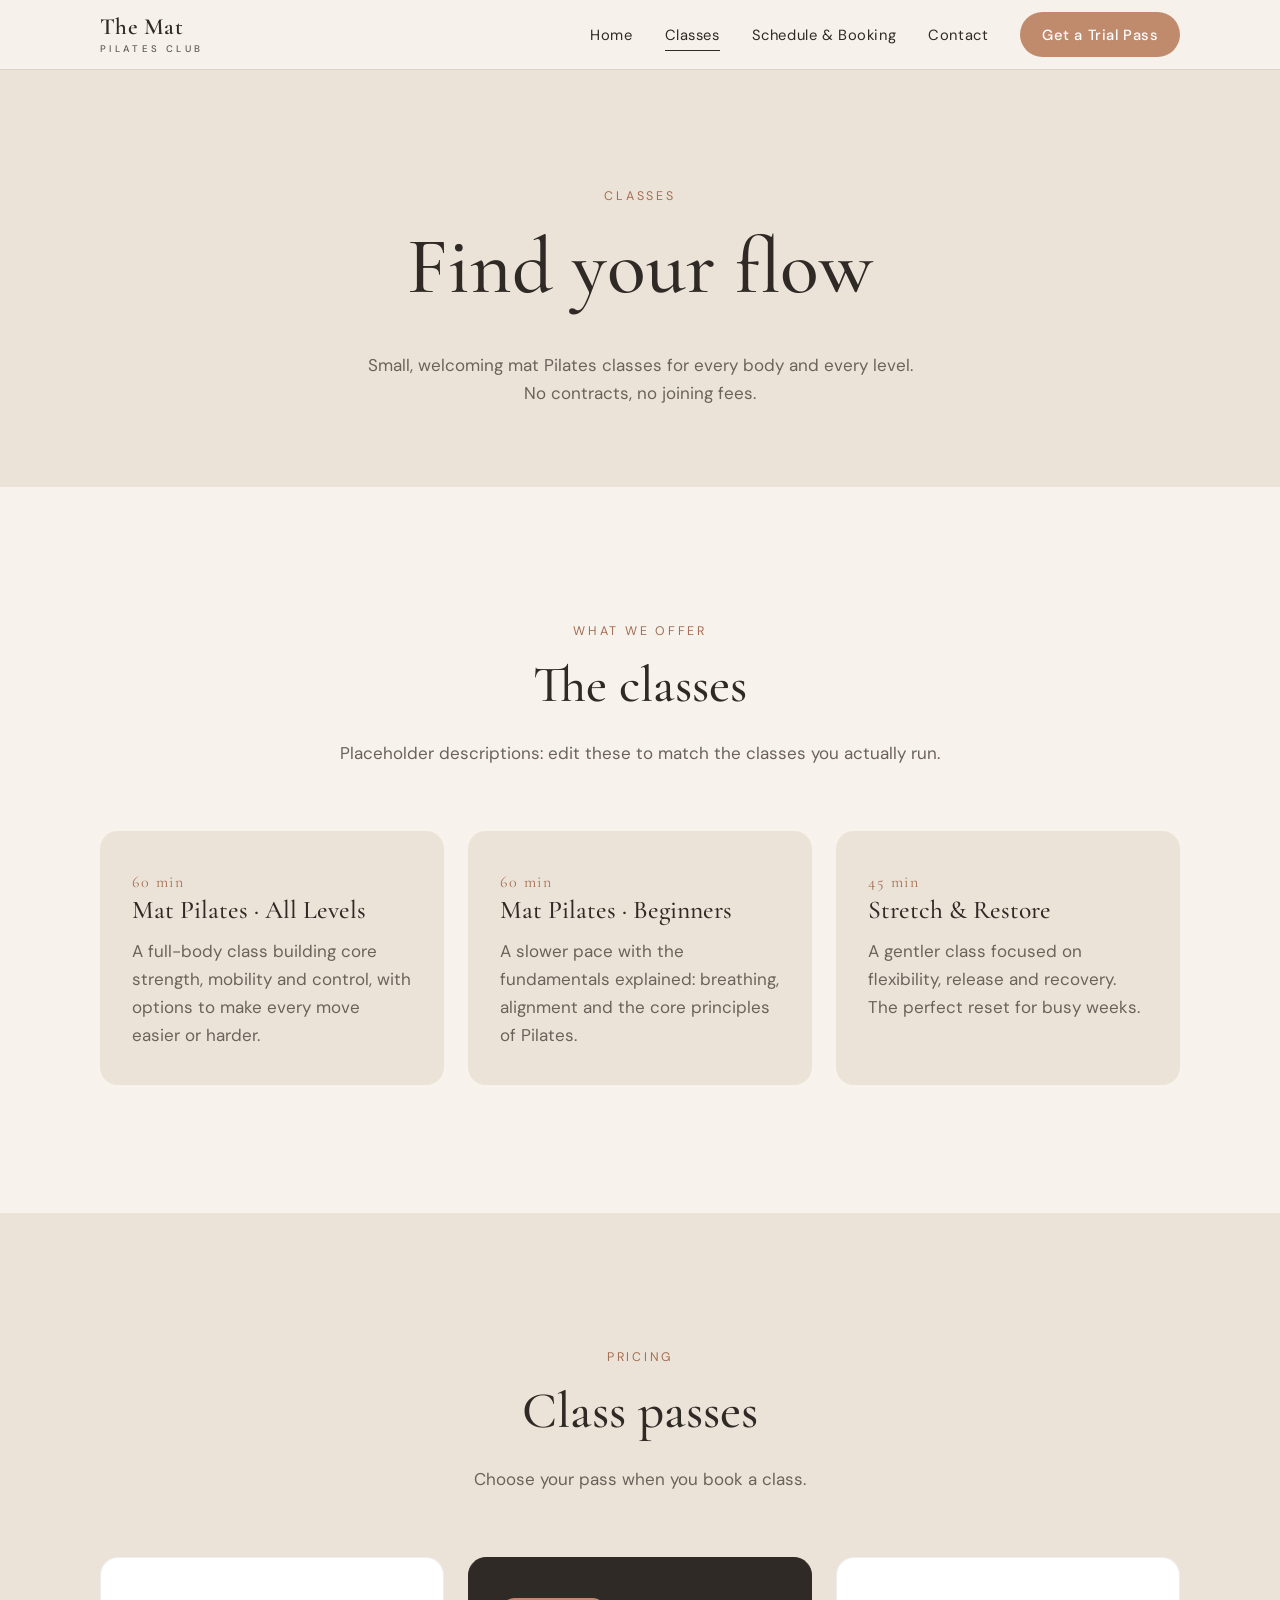
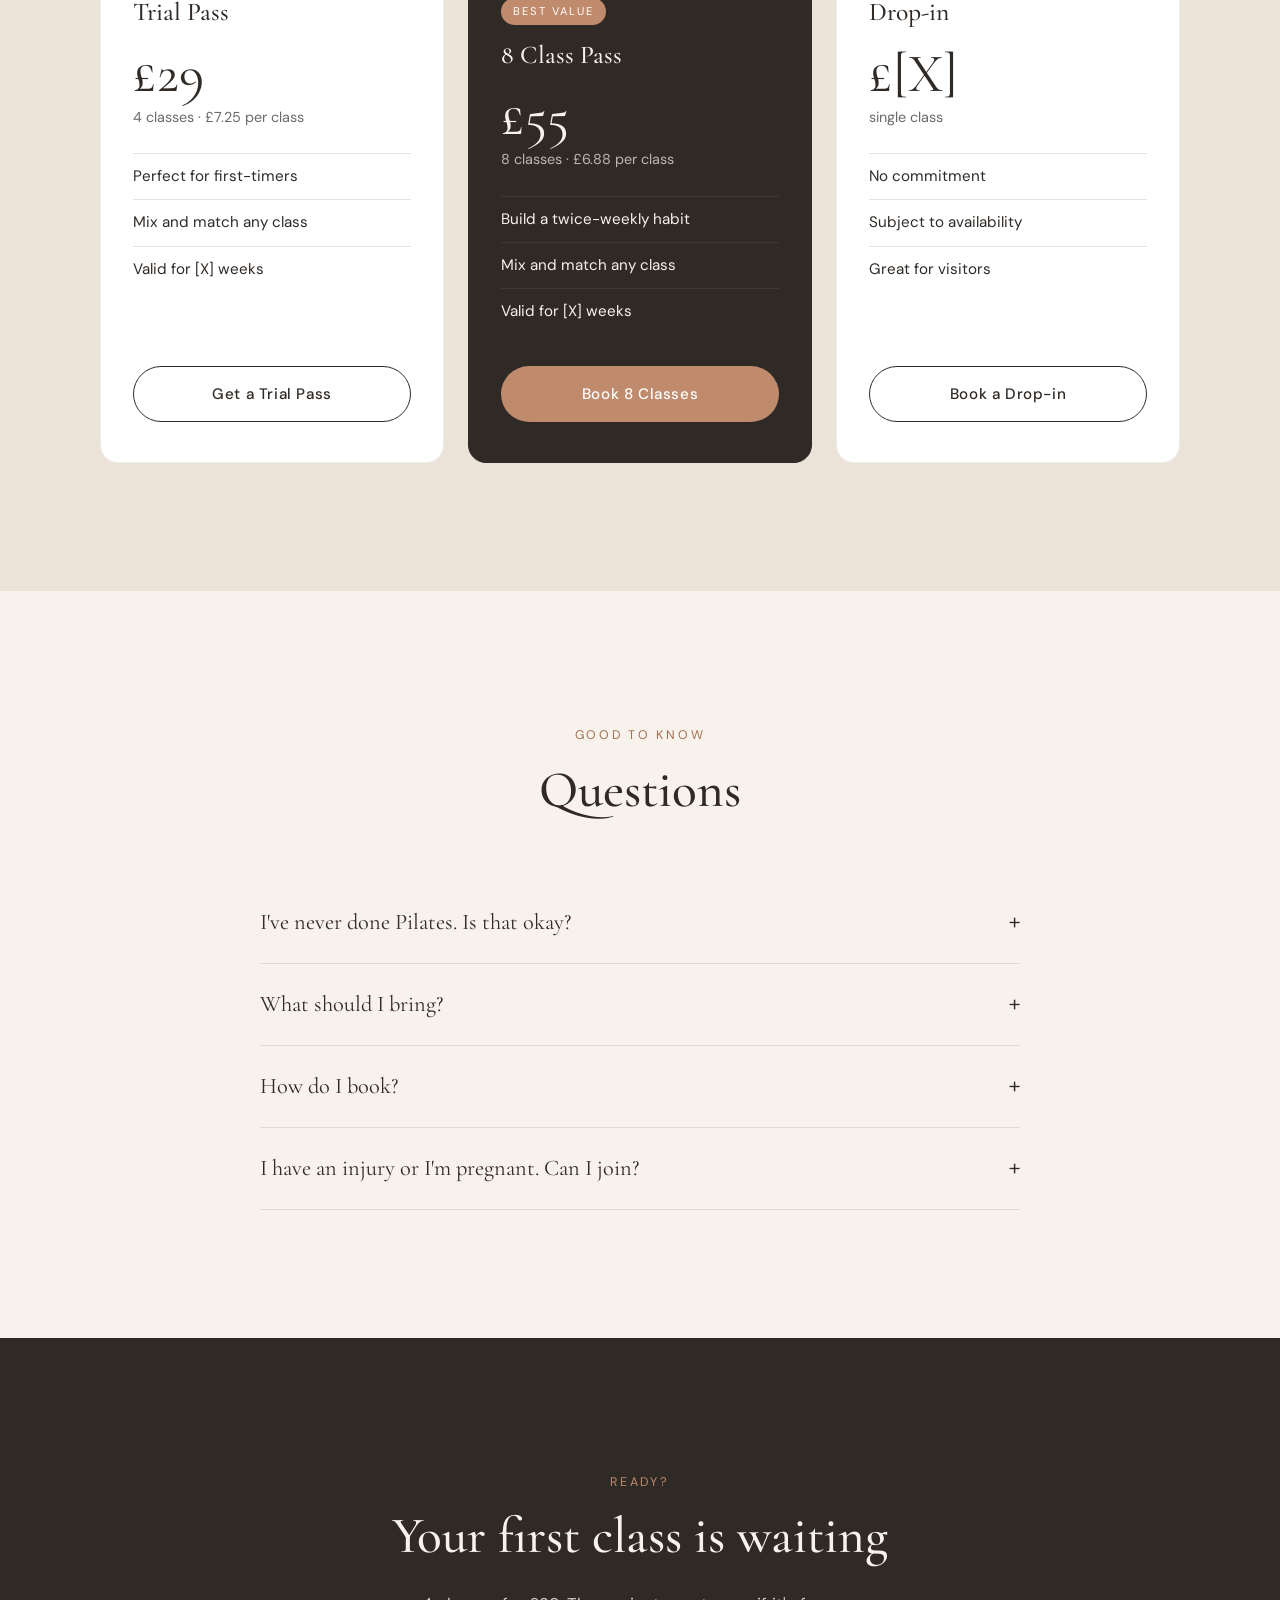
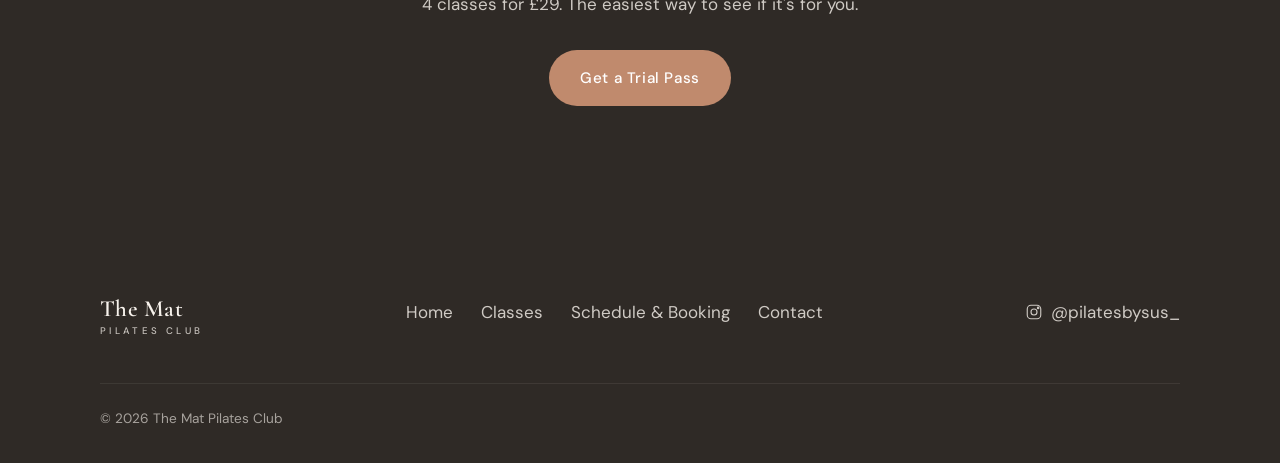
==== classes.html @ 9d220f65 "First version of The Mat Pilates Club website" ====
<!doctype html>
<html lang="en">
<head>
  <meta charset="utf-8">
  <meta name="viewport" content="width=device-width, initial-scale=1">
  <title>Classes | The Mat Pilates Club</title>
  <meta name="description" content="Mat Pilates classes for every level. 4 classes for £29 or 8 classes for £55.">
  <link rel="preconnect" href="https://fonts.googleapis.com">
  <link rel="preconnect" href="https://fonts.gstatic.com" crossorigin>
  <link href="https://fonts.googleapis.com/css2?family=Cormorant+Garamond:ital,wght@0,400;0,500;0,600;1,400&family=DM+Sans:wght@400;500&display=swap" rel="stylesheet">
  <link rel="stylesheet" href="css/styles.css">
</head>
<body>

  <header class="site-header site-header--solid">
    <div class="container">
      <a href="index.html" class="logo">The Mat<span>Pilates Club</span></a>
      <button class="nav-toggle" aria-label="Open menu" aria-expanded="false">
        <span></span><span></span><span></span>
      </button>
      <nav class="nav">
        <a href="index.html">Home</a>
        <a href="classes.html" aria-current="page">Classes</a>
        <a href="schedule.html">Schedule &amp; Booking</a>
        <a href="contact.html">Contact</a>
        <a href="schedule.html?pass=trial-4" class="btn btn--primary">Get a Trial Pass</a>
      </nav>
    </div>
  </header>

  <main>

    <section class="page-hero">
      <div class="container">
        <span class="eyebrow">Classes</span>
        <h1>Find your flow</h1>
        <p>Small, welcoming mat Pilates classes for every body and every level. No contracts, no joining fees.</p>
      </div>
    </section>

    <!-- Class types --------------------------------------------------- -->
    <section class="section">
      <div class="container">
        <div class="section-head reveal">
          <span class="eyebrow">What we offer</span>
          <h2>The classes</h2>
          <p>Placeholder descriptions: edit these to match the classes you actually run.</p>
        </div>
        <div class="cards">
          <article class="card reveal">
            <span class="card__num">60 min</span>
            <h3>Mat Pilates · All Levels</h3>
            <p>A full-body class building core strength, mobility and control, with options to make every move easier or harder.</p>
          </article>
          <article class="card reveal">
            <span class="card__num">60 min</span>
            <h3>Mat Pilates · Beginners</h3>
            <p>A slower pace with the fundamentals explained: breathing, alignment and the core principles of Pilates.</p>
          </article>
          <article class="card reveal">
            <span class="card__num">45 min</span>
            <h3>Stretch &amp; Restore</h3>
            <p>A gentler class focused on flexibility, release and recovery. The perfect reset for busy weeks.</p>
          </article>
        </div>
      </div>
    </section>

    <!-- Pricing ------------------------------------------------------- -->
    <section class="section section--sand">
      <div class="container">
        <div class="section-head reveal">
          <span class="eyebrow">Pricing</span>
          <h2>Class passes</h2>
          <p>Choose your pass when you book a class.</p>
        </div>
        <div class="pricing">
          <article class="price-card reveal">
            <h3>Trial Pass</h3>
            <div class="price-card__price">£29</div>
            <div class="price-card__per">4 classes · £7.25 per class</div>
            <ul>
              <li>Perfect for first-timers</li>
              <li>Mix and match any class</li>
              <li>Valid for [X] weeks</li>
            </ul>
            <a href="schedule.html?pass=trial-4" class="btn btn--outline">Get a Trial Pass</a>
          </article>

          <article class="price-card price-card--featured reveal">
            <span class="price-card__badge">Best value</span>
            <h3>8 Class Pass</h3>
            <div class="price-card__price">£55</div>
            <div class="price-card__per">8 classes · £6.88 per class</div>
            <ul>
              <li>Build a twice-weekly habit</li>
              <li>Mix and match any class</li>
              <li>Valid for [X] weeks</li>
            </ul>
            <a href="schedule.html?pass=pack-8" class="btn btn--primary">Book 8 Classes</a>
          </article>

          <article class="price-card reveal">
            <h3>Drop-in</h3>
            <div class="price-card__price">£[X]</div>
            <div class="price-card__per">single class</div>
            <ul>
              <li>No commitment</li>
              <li>Subject to availability</li>
              <li>Great for visitors</li>
            </ul>
            <a href="schedule.html?pass=drop-in" class="btn btn--outline">Book a Drop-in</a>
          </article>
        </div>
      </div>
    </section>

    <!-- FAQ ----------------------------------------------------------- -->
    <section class="section">
      <div class="container">
        <div class="section-head reveal">
          <span class="eyebrow">Good to know</span>
          <h2>Questions</h2>
        </div>
        <div class="faq reveal">
          <details>
            <summary>I've never done Pilates. Is that okay?</summary>
            <p>Absolutely. Every class includes options for beginners, and the trial pass is designed for exactly this.</p>
          </details>
          <details>
            <summary>What should I bring?</summary>
            <p>Comfortable clothes you can move in, a water bottle, and a mat if you have one. Spare mats are available.</p>
          </details>
          <details>
            <summary>How do I book?</summary>
            <p>Head to the Schedule &amp; Booking page, pick a class and choose your pass. It takes less than a minute.</p>
          </details>
          <details>
            <summary>I have an injury or I'm pregnant. Can I join?</summary>
            <p>Please get in touch before your first class so exercises can be adapted for you safely.</p>
          </details>
        </div>
      </div>
    </section>

    <section class="section section--ink">
      <div class="container center reveal">
        <span class="eyebrow">Ready?</span>
        <h2>Your first class is waiting</h2>
        <p style="opacity:.8; margin-bottom: 2rem;">4 classes for £29. The easiest way to see if it's for you.</p>
        <a href="schedule.html?pass=trial-4" class="btn btn--primary">Get a Trial Pass</a>
      </div>
    </section>

  </main>

  <footer class="site-footer">
    <div class="container">
      <div class="footer-grid">
        <a href="index.html" class="logo">The Mat<span>Pilates Club</span></a>
        <nav class="footer-links">
          <a href="index.html">Home</a>
          <a href="classes.html">Classes</a>
          <a href="schedule.html">Schedule &amp; Booking</a>
          <a href="contact.html">Contact</a>
        </nav>
        <a href="https://www.instagram.com/pilatesbysus_/" target="_blank" rel="noopener" class="footer-insta">
          <svg viewBox="0 0 24 24" fill="none" stroke="currentColor" stroke-width="1.5"><rect x="3" y="3" width="18" height="18" rx="5"/><circle cx="12" cy="12" r="4"/><circle cx="17.5" cy="6.5" r="1" fill="currentColor"/></svg>
          @pilatesbysus_
        </a>
      </div>
      <div class="footer-bottom">© <span data-year></span> The Mat Pilates Club</div>
    </div>
  </footer>

  <script src="js/main.js"></script>
</body>
</html>
---- css/styles.css ----
/* ==========================================================================
   The Mat Pilates Club — styles
   ========================================================================== */

:root {
  --cream: #f7f2ec;
  --sand: #ece3d8;
  --clay: #c08a6d;
  --clay-dark: #a46f53;
  --sage: #8f9e8b;
  --ink: #2f2a26;
  --ink-soft: #6b625b;
  --white: #ffffff;

  --font-display: "Cormorant Garamond", Georgia, serif;
  --font-body: "DM Sans", system-ui, -apple-system, sans-serif;

  --radius: 18px;
  --max: 1160px;
  --gutter: clamp(16px, 4vw, 40px);
}

*,
*::before,
*::after { box-sizing: border-box; }

html { scroll-behavior: smooth; }

body {
  margin: 0;
  font-family: var(--font-body);
  font-size: 17px;
  line-height: 1.65;
  color: var(--ink);
  background: var(--cream);
  -webkit-font-smoothing: antialiased;
}

img, video { max-width: 100%; display: block; }

a { color: inherit; }

h1, h2, h3 {
  font-family: var(--font-display);
  font-weight: 500;
  line-height: 1.1;
  margin: 0 0 0.5em;
}

h1 { font-size: clamp(2.6rem, 7vw, 5rem); }
h2 { font-size: clamp(2rem, 4.5vw, 3.2rem); }
h3 { font-size: 1.6rem; }

p { margin: 0 0 1.1em; }

.container {
  width: 100%;
  max-width: var(--max);
  margin: 0 auto;
  padding: 0 var(--gutter);
}

.eyebrow {
  display: inline-block;
  font-size: 0.78rem;
  letter-spacing: 0.22em;
  text-transform: uppercase;
  color: var(--clay-dark);
  margin-bottom: 1rem;
}

.section { padding: clamp(72px, 10vw, 128px) 0; }
.section--sand { background: var(--sand); }
.section--ink { background: var(--ink); color: var(--cream); }
.section--ink .eyebrow { color: var(--clay); }

/* Buttons ---------------------------------------------------------------- */

.btn {
  display: inline-block;
  padding: 0.95em 2em;
  border-radius: 999px;
  font-family: var(--font-body);
  font-size: 0.95rem;
  font-weight: 500;
  letter-spacing: 0.04em;
  text-decoration: none;
  border: 1.5px solid transparent;
  cursor: pointer;
  transition: background 0.25s, color 0.25s, border-color 0.25s, transform 0.25s;
}

.btn:hover { transform: translateY(-2px); }

.btn--primary { background: var(--clay); color: var(--white); }
.btn--primary:hover { background: var(--clay-dark); }

.btn--outline { border-color: currentColor; background: transparent; }
.btn--outline:hover { background: var(--ink); color: var(--cream); border-color: var(--ink); }

.btn--light { border-color: var(--cream); color: var(--cream); }
.btn--light:hover { background: var(--cream); color: var(--ink); }

/* Header ----------------------------------------------------------------- */

.site-header {
  position: fixed;
  inset: 0 0 auto 0;
  z-index: 50;
  padding: 20px 0;
  transition: background 0.3s, padding 0.3s, box-shadow 0.3s;
}

.site-header .container {
  display: flex;
  align-items: center;
  justify-content: space-between;
}

.site-header.is-solid,
.site-header--solid {
  background: rgba(247, 242, 236, 0.96);
  backdrop-filter: blur(8px);
  padding: 12px 0;
  box-shadow: 0 1px 0 rgba(47, 42, 38, 0.08);
}

.logo {
  font-family: var(--font-display);
  font-size: 1.45rem;
  font-weight: 600;
  text-decoration: none;
  letter-spacing: 0.02em;
  line-height: 1;
}

.logo span {
  display: block;
  font-family: var(--font-body);
  font-size: 0.6rem;
  font-weight: 500;
  letter-spacing: 0.35em;
  text-transform: uppercase;
  margin-top: 4px;
  opacity: 0.75;
}

.site-header:not(.is-solid):not(.site-header--solid) { color: var(--cream); }

.nav { display: flex; align-items: center; gap: 32px; }

.nav a {
  text-decoration: none;
  font-size: 0.92rem;
  letter-spacing: 0.04em;
  position: relative;
}

.nav a:not(.btn)::after {
  content: "";
  position: absolute;
  left: 0;
  bottom: -4px;
  width: 0;
  height: 1px;
  background: currentColor;
  transition: width 0.25s;
}

.nav a:not(.btn):hover::after,
.nav a[aria-current="page"]::after { width: 100%; }

.nav .btn { padding: 0.65em 1.4em; }

.nav-toggle {
  display: none;
  background: none;
  border: 0;
  color: inherit;
  cursor: pointer;
  padding: 8px;
}

.nav-toggle span {
  display: block;
  width: 24px;
  height: 1.5px;
  background: currentColor;
  margin: 6px 0;
  transition: transform 0.3s, opacity 0.3s;
}

@media (max-width: 820px) {
  .nav-toggle { display: block; z-index: 2; }

  .nav {
    position: fixed;
    inset: 0;
    flex-direction: column;
    justify-content: center;
    gap: 28px;
    background: var(--cream);
    color: var(--ink);
    font-size: 1.3rem;
    opacity: 0;
    pointer-events: none;
    transition: opacity 0.3s;
  }

  .nav a { font-size: 1.3rem; }

  .nav-open .nav { opacity: 1; pointer-events: auto; }
  .nav-open .nav-toggle { color: var(--ink); }
  .nav-open .nav-toggle span:nth-child(1) { transform: translateY(7.5px) rotate(45deg); }
  .nav-open .nav-toggle span:nth-child(2) { opacity: 0; }
  .nav-open .nav-toggle span:nth-child(3) { transform: translateY(-7.5px) rotate(-45deg); }
}

/* Hero ------------------------------------------------------------------- */

.hero {
  position: relative;
  min-height: 100vh;
  min-height: 100svh;
  display: flex;
  align-items: center;
  color: var(--cream);
  overflow: hidden;
  /* Fallback shown until a hero video is added */
  background:
    radial-gradient(ellipse at 20% 30%, rgba(192, 138, 109, 0.55), transparent 60%),
    radial-gradient(ellipse at 80% 70%, rgba(143, 158, 139, 0.5), transparent 60%),
    #4a3f38;
}

.hero__video {
  position: absolute;
  inset: 0;
  width: 100%;
  height: 100%;
  object-fit: cover;
}

.hero::after {
  content: "";
  position: absolute;
  inset: 0;
  background: linear-gradient(180deg, rgba(30, 25, 22, 0.35) 0%, rgba(30, 25, 22, 0.55) 100%);
}

.hero__placeholder {
  position: absolute;
  right: var(--gutter);
  bottom: 24px;
  z-index: 2;
  font-size: 0.72rem;
  letter-spacing: 0.15em;
  text-transform: uppercase;
  opacity: 0.55;
}

.hero__content {
  position: relative;
  z-index: 1;
  text-align: center;
  padding-top: 80px;
  padding-bottom: 60px;
}

.hero__title { margin-bottom: 0.2em; }

.hero__tagline {
  font-size: clamp(1rem, 2vw, 1.15rem);
  letter-spacing: 0.08em;
  opacity: 0.9;
  margin-bottom: 2.5rem;
}

.offers {
  display: flex;
  justify-content: center;
  gap: 16px;
  flex-wrap: wrap;
  margin-bottom: 2.5rem;
}

.offer {
  min-width: 170px;
  padding: 22px 28px;
  border: 1px solid rgba(247, 242, 236, 0.4);
  border-radius: var(--radius);
  background: rgba(247, 242, 236, 0.08);
  backdrop-filter: blur(6px);
}

.offer__classes {
  display: block;
  font-size: 0.8rem;
  letter-spacing: 0.18em;
  text-transform: uppercase;
  opacity: 0.85;
}

.offer__price {
  display: block;
  font-family: var(--font-display);
  font-size: 2.8rem;
  line-height: 1.1;
}

.scroll-cue {
  position: absolute;
  left: 50%;
  bottom: 28px;
  z-index: 1;
  width: 1px;
  height: 48px;
  background: linear-gradient(var(--cream), transparent);
  animation: cue 2s ease-in-out infinite;
}

@keyframes cue {
  0%, 100% { opacity: 0.3; transform: translateY(0); }
  50% { opacity: 1; transform: translateY(8px); }
}

/* Page hero (inner pages) ------------------------------------------------ */

.page-hero {
  padding: 180px 0 80px;
  text-align: center;
  background: var(--sand);
}

.page-hero p {
  max-width: 560px;
  margin: 0 auto;
  color: var(--ink-soft);
}

/* Split layout (story) --------------------------------------------------- */

.split {
  display: grid;
  grid-template-columns: 1fr 1fr;
  gap: clamp(40px, 6vw, 96px);
  align-items: center;
}

.split--reverse .split__media { order: 2; }

@media (max-width: 820px) {
  .split { grid-template-columns: 1fr; }
  .split--reverse .split__media { order: 0; }
}

.img-placeholder {
  aspect-ratio: 4 / 5;
  border-radius: var(--radius);
  background:
    linear-gradient(135deg, rgba(192, 138, 109, 0.35), rgba(143, 158, 139, 0.35)),
    var(--sand);
  display: grid;
  place-items: center;
  color: var(--ink-soft);
  font-size: 0.8rem;
  letter-spacing: 0.15em;
  text-transform: uppercase;
  text-align: center;
  padding: 20px;
}

.section--sand .img-placeholder { background: linear-gradient(135deg, rgba(192, 138, 109, 0.3), rgba(143, 158, 139, 0.3)), var(--cream); }

.placeholder-note {
  display: inline-block;
  font-size: 0.8rem;
  padding: 4px 12px;
  border-radius: 999px;
  background: rgba(192, 138, 109, 0.15);
  color: var(--clay-dark);
  margin-bottom: 1rem;
}

.signature {
  font-family: var(--font-display);
  font-style: italic;
  font-size: 1.8rem;
  color: var(--clay-dark);
}

/* Values grid (about) ---------------------------------------------------- */

.section-head {
  max-width: 640px;
  margin: 0 auto clamp(40px, 6vw, 64px);
  text-align: center;
}

.section-head p { color: var(--ink-soft); }

.cards {
  display: grid;
  grid-template-columns: repeat(3, 1fr);
  gap: 24px;
}

@media (max-width: 900px) { .cards { grid-template-columns: 1fr; } }

.card {
  background: var(--cream);
  border-radius: var(--radius);
  padding: 36px 32px;
}

.section--sand .card { background: var(--cream); }
.section:not(.section--sand) .card { background: var(--sand); }

.card__num {
  font-family: var(--font-display);
  font-size: 1rem;
  color: var(--clay-dark);
  letter-spacing: 0.1em;
}

.card p { color: var(--ink-soft); margin: 0; }

/* Instagram / CTA -------------------------------------------------------- */

.insta-grid {
  display: grid;
  grid-template-columns: repeat(4, 1fr);
  gap: 12px;
  margin: 48px 0;
}

@media (max-width: 700px) { .insta-grid { grid-template-columns: repeat(2, 1fr); } }

.insta-grid a {
  aspect-ratio: 1;
  border-radius: 12px;
  background: linear-gradient(135deg, rgba(192, 138, 109, 0.45), rgba(143, 158, 139, 0.35));
  display: grid;
  place-items: center;
  transition: opacity 0.25s;
}

.insta-grid a:hover { opacity: 0.8; }

.insta-grid svg { width: 28px; height: 28px; opacity: 0.6; }

.center { text-align: center; }

.cta-row {
  display: flex;
  gap: 16px;
  justify-content: center;
  flex-wrap: wrap;
}

/* Pricing ---------------------------------------------------------------- */

.pricing {
  display: grid;
  grid-template-columns: repeat(3, 1fr);
  gap: 24px;
  align-items: stretch;
}

@media (max-width: 900px) { .pricing { grid-template-columns: 1fr; max-width: 440px; margin: 0 auto; } }

.price-card {
  display: flex;
  flex-direction: column;
  background: var(--white);
  border-radius: var(--radius);
  padding: 40px 32px;
  border: 1px solid rgba(47, 42, 38, 0.08);
}

.price-card--featured {
  background: var(--ink);
  color: var(--cream);
  border-color: var(--ink);
}

.price-card__badge {
  align-self: flex-start;
  font-size: 0.7rem;
  letter-spacing: 0.18em;
  text-transform: uppercase;
  background: var(--clay);
  color: var(--white);
  padding: 4px 12px;
  border-radius: 999px;
  margin-bottom: 1rem;
}

.price-card__price {
  font-family: var(--font-display);
  font-size: 3.4rem;
  line-height: 1;
  margin: 8px 0 4px;
}

.price-card__per {
  font-size: 0.9rem;
  opacity: 0.7;
  margin-bottom: 1.5rem;
}

.price-card ul {
  list-style: none;
  padding: 0;
  margin: 0 0 2rem;
  flex: 1;
}

.price-card li {
  padding: 10px 0;
  border-top: 1px solid rgba(127, 117, 108, 0.2);
  font-size: 0.95rem;
}

.price-card .btn { text-align: center; }

.price-card--featured .btn--outline { color: var(--cream); }
.price-card--featured .btn--outline:hover { background: var(--cream); color: var(--ink); }

/* Schedule --------------------------------------------------------------- */

.schedule {
  width: 100%;
  border-collapse: collapse;
  background: var(--cream);
  border-radius: var(--radius);
  overflow: hidden;
}

.schedule th,
.schedule td {
  text-align: left;
  padding: 18px 24px;
  border-bottom: 1px solid rgba(47, 42, 38, 0.08);
}

.schedule th {
  font-size: 0.75rem;
  letter-spacing: 0.18em;
  text-transform: uppercase;
  color: var(--ink-soft);
  font-weight: 500;
}

.schedule tr:last-child td { border-bottom: 0; }

@media (max-width: 640px) {
  .schedule thead { display: none; }
  .schedule tr { display: block; padding: 16px 20px; border-bottom: 1px solid rgba(47, 42, 38, 0.08); }
  .schedule td { display: block; padding: 2px 0; border: 0; }
  .schedule td:first-child { font-weight: 500; }
}

/* Booking ---------------------------------------------------------------- */

.notice {
  max-width: 760px;
  margin: 0 auto 32px;
  padding: 14px 20px;
  border-radius: 12px;
  background: rgba(192, 138, 109, 0.15);
  color: var(--clay-dark);
  font-size: 0.9rem;
  text-align: center;
}

.day-tabs {
  display: flex;
  gap: 10px;
  overflow-x: auto;
  padding-bottom: 8px;
  margin-bottom: 28px;
  scrollbar-width: thin;
}

.day-tab {
  flex: 0 0 auto;
  min-width: 72px;
  padding: 12px 14px;
  border-radius: 14px;
  border: 1px solid rgba(47, 42, 38, 0.12);
  background: var(--white);
  font: inherit;
  color: var(--ink);
  cursor: pointer;
  text-align: center;
  line-height: 1.2;
  transition: background 0.2s, color 0.2s, border-color 0.2s;
}

.day-tab small {
  display: block;
  font-size: 0.7rem;
  letter-spacing: 0.15em;
  text-transform: uppercase;
  opacity: 0.7;
}

.day-tab strong {
  display: block;
  font-family: var(--font-display);
  font-size: 1.6rem;
  font-weight: 500;
}

.day-tab.is-active { background: var(--ink); color: var(--cream); border-color: var(--ink); }
.day-tab.has-none { opacity: 0.45; }

.class-list { display: grid; gap: 14px; }

.class-item {
  display: grid;
  grid-template-columns: 120px 1fr auto;
  gap: 24px;
  align-items: center;
  padding: 22px 28px;
  background: var(--white);
  border-radius: var(--radius);
  border: 1px solid rgba(47, 42, 38, 0.06);
}

.class-item__time {
  font-family: var(--font-display);
  font-size: 1.5rem;
  line-height: 1.1;
}

.class-item__time small {
  display: block;
  font-family: var(--font-body);
  font-size: 0.8rem;
  color: var(--ink-soft);
}

.class-item h3 { font-size: 1.35rem; margin: 0 0 2px; }
.class-item__meta { font-size: 0.9rem; color: var(--ink-soft); }

.spots { font-size: 0.8rem; font-weight: 500; color: var(--sage); }
.spots--low { color: var(--clay-dark); }
.spots--full { color: var(--ink-soft); }

.class-item .btn { padding: 0.7em 1.6em; }
.btn[disabled] { opacity: 0.4; cursor: not-allowed; transform: none; }

@media (max-width: 640px) {
  .class-item { grid-template-columns: 1fr; gap: 10px; padding: 20px; }
  .class-item .btn { justify-self: start; }
}

.empty-state {
  padding: 48px 24px;
  text-align: center;
  color: var(--ink-soft);
  background: var(--white);
  border-radius: var(--radius);
}

.modal {
  position: fixed;
  inset: 0;
  z-index: 100;
  display: grid;
  place-items: center;
  padding: 16px;
  background: rgba(30, 25, 22, 0.55);
  opacity: 0;
  pointer-events: none;
  transition: opacity 0.25s;
}

.modal.is-open { opacity: 1; pointer-events: auto; }

.modal__panel {
  position: relative;
  width: 100%;
  max-width: 520px;
  max-height: calc(100vh - 32px);
  overflow-y: auto;
  background: var(--cream);
  border-radius: var(--radius);
  padding: clamp(28px, 5vw, 44px);
  transform: translateY(16px);
  transition: transform 0.25s;
}

.modal.is-open .modal__panel { transform: none; }

.modal__close {
  position: absolute;
  top: 14px;
  right: 16px;
  background: none;
  border: 0;
  font-size: 1.8rem;
  line-height: 1;
  color: var(--ink-soft);
  cursor: pointer;
}

.modal__summary {
  padding: 14px 18px;
  margin-bottom: 24px;
  border-radius: 12px;
  background: var(--sand);
  font-size: 0.95rem;
}

.form__error {
  display: none;
  padding: 12px 16px;
  border-radius: 12px;
  background: rgba(164, 111, 83, 0.15);
  color: var(--clay-dark);
  font-size: 0.9rem;
}

.form__error.is-shown { display: block; }

.booking-done { display: none; text-align: center; }
.modal.is-done .booking-form { display: none; }
.modal.is-done .booking-done { display: block; }

/* FAQ -------------------------------------------------------------------- */

.faq { max-width: 760px; margin: 0 auto; }

.faq details {
  border-bottom: 1px solid rgba(47, 42, 38, 0.12);
  padding: 22px 0;
}

.faq summary {
  cursor: pointer;
  font-family: var(--font-display);
  font-size: 1.4rem;
  list-style: none;
  display: flex;
  justify-content: space-between;
  gap: 16px;
}

.faq summary::-webkit-details-marker { display: none; }
.faq summary::after { content: "+"; font-family: var(--font-body); font-weight: 300; transition: transform 0.25s; }
.faq details[open] summary::after { transform: rotate(45deg); }
.faq details p { margin: 12px 0 0; color: var(--ink-soft); }

/* Contact ---------------------------------------------------------------- */

.contact-grid {
  display: grid;
  grid-template-columns: 1fr 1.3fr;
  gap: clamp(40px, 6vw, 80px);
}

@media (max-width: 820px) { .contact-grid { grid-template-columns: 1fr; } }

.contact-info dl { margin: 0; }
.contact-info dt {
  font-size: 0.75rem;
  letter-spacing: 0.18em;
  text-transform: uppercase;
  color: var(--clay-dark);
  margin-top: 1.6rem;
}
.contact-info dd { margin: 4px 0 0; font-size: 1.1rem; }
.contact-info a { text-decoration-color: var(--clay); text-underline-offset: 3px; }

.form { display: grid; gap: 18px; }

.form__row { display: grid; grid-template-columns: 1fr 1fr; gap: 18px; }
@media (max-width: 560px) { .form__row { grid-template-columns: 1fr; } }

.form label {
  display: block;
  font-size: 0.85rem;
  margin-bottom: 6px;
  color: var(--ink-soft);
}

.form input,
.form select,
.form textarea {
  width: 100%;
  padding: 14px 16px;
  font: inherit;
  font-size: 1rem;
  color: var(--ink);
  background: var(--white);
  border: 1px solid rgba(47, 42, 38, 0.15);
  border-radius: 12px;
  transition: border-color 0.2s, box-shadow 0.2s;
}

.form input:focus,
.form select:focus,
.form textarea:focus {
  outline: none;
  border-color: var(--clay);
  box-shadow: 0 0 0 3px rgba(192, 138, 109, 0.2);
}

.form textarea { min-height: 140px; resize: vertical; }

.form__success {
  display: none;
  padding: 16px 20px;
  border-radius: 12px;
  background: rgba(143, 158, 139, 0.2);
}

.form.is-sent .form__success { display: block; }

/* Footer ----------------------------------------------------------------- */

.site-footer {
  background: var(--ink);
  color: var(--cream);
  padding: 64px 0 32px;
}

.footer-grid {
  display: flex;
  justify-content: space-between;
  align-items: flex-start;
  gap: 40px;
  flex-wrap: wrap;
}

.footer-links {
  display: flex;
  gap: 28px;
  flex-wrap: wrap;
}

.footer-links a { text-decoration: none; opacity: 0.8; }
.footer-links a:hover { opacity: 1; }

.footer-insta {
  display: inline-flex;
  align-items: center;
  gap: 8px;
  text-decoration: none;
  opacity: 0.8;
}

.footer-insta:hover { opacity: 1; }
.footer-insta svg { width: 18px; height: 18px; }

.footer-bottom {
  margin-top: 48px;
  padding-top: 24px;
  border-top: 1px solid rgba(247, 242, 236, 0.12);
  font-size: 0.85rem;
  opacity: 0.6;
}

/* Reveal on scroll ------------------------------------------------------- */

.reveal {
  opacity: 0;
  transform: translateY(24px);
  transition: opacity 0.8s ease, transform 0.8s ease;
}

.reveal.is-visible { opacity: 1; transform: none; }

@media (prefers-reduced-motion: reduce) {
  html { scroll-behavior: auto; }
  .reveal { opacity: 1; transform: none; transition: none; }
  .scroll-cue { animation: none; }
}
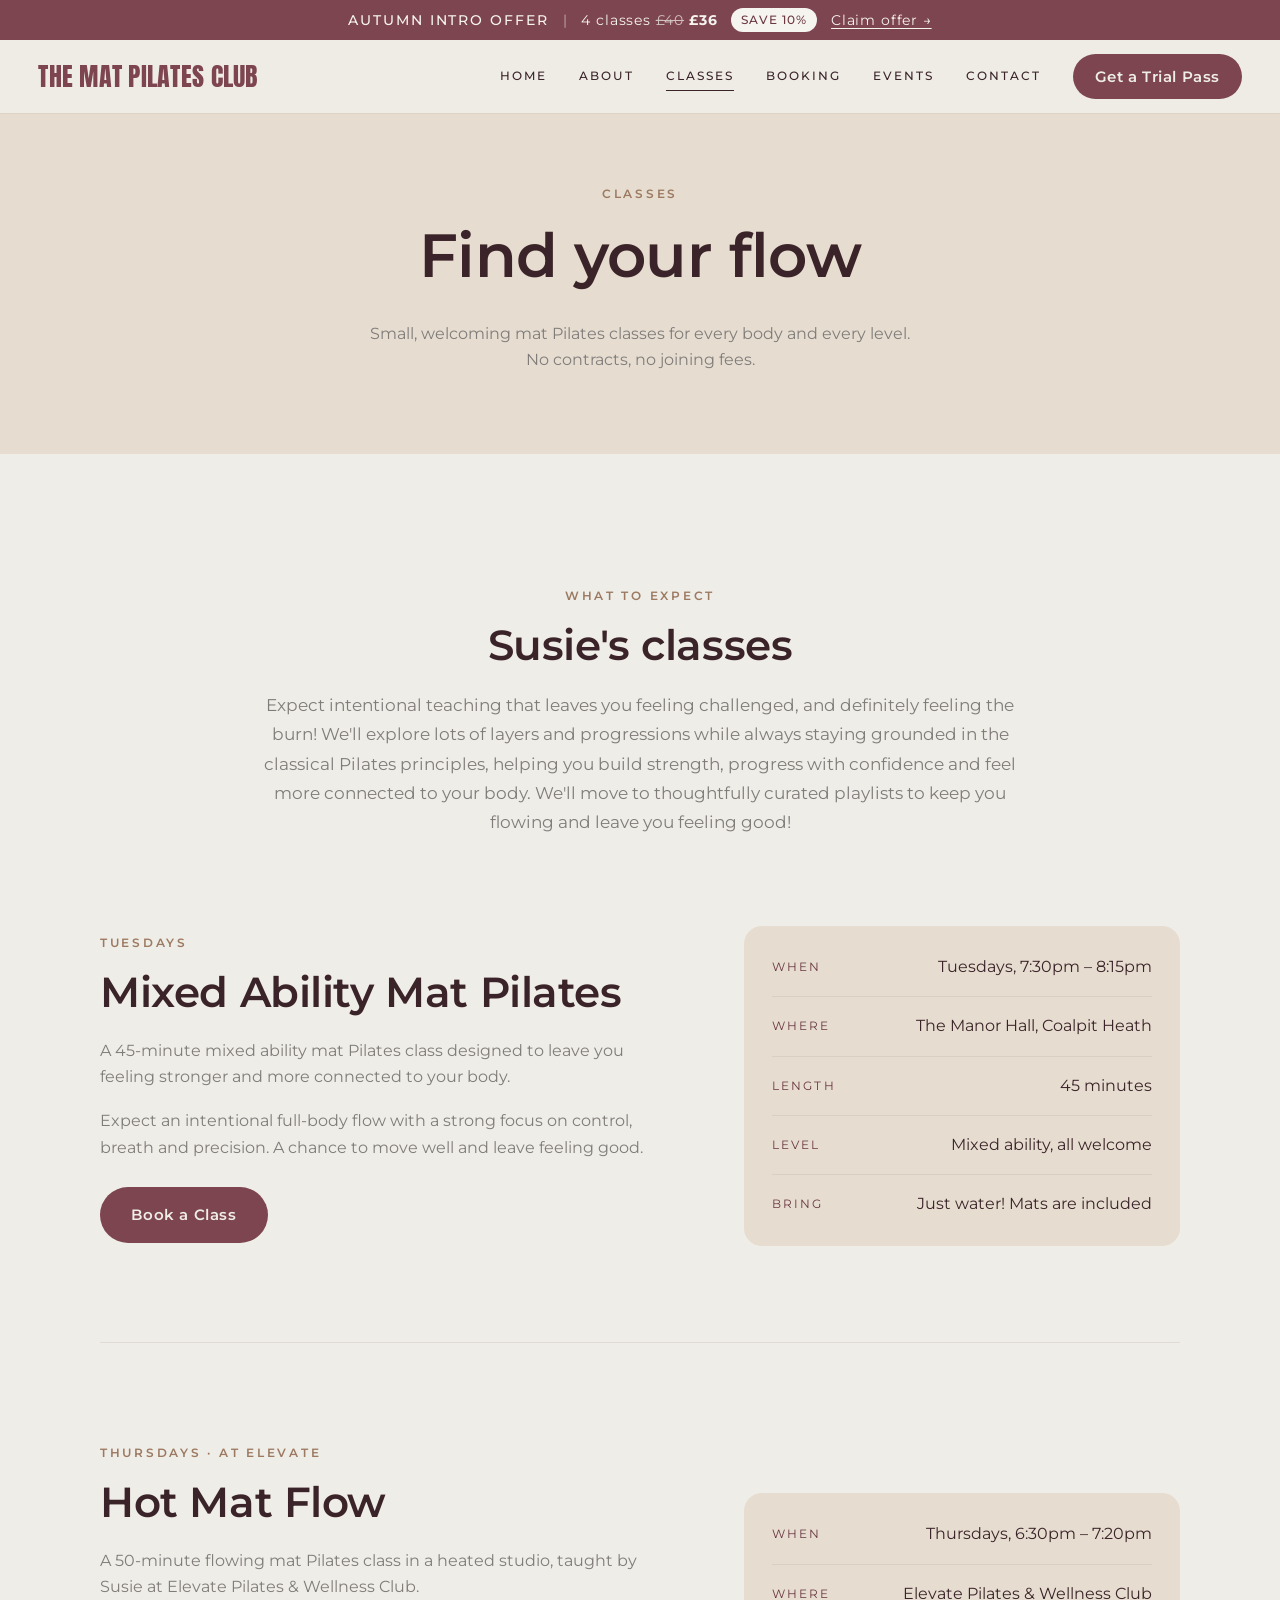
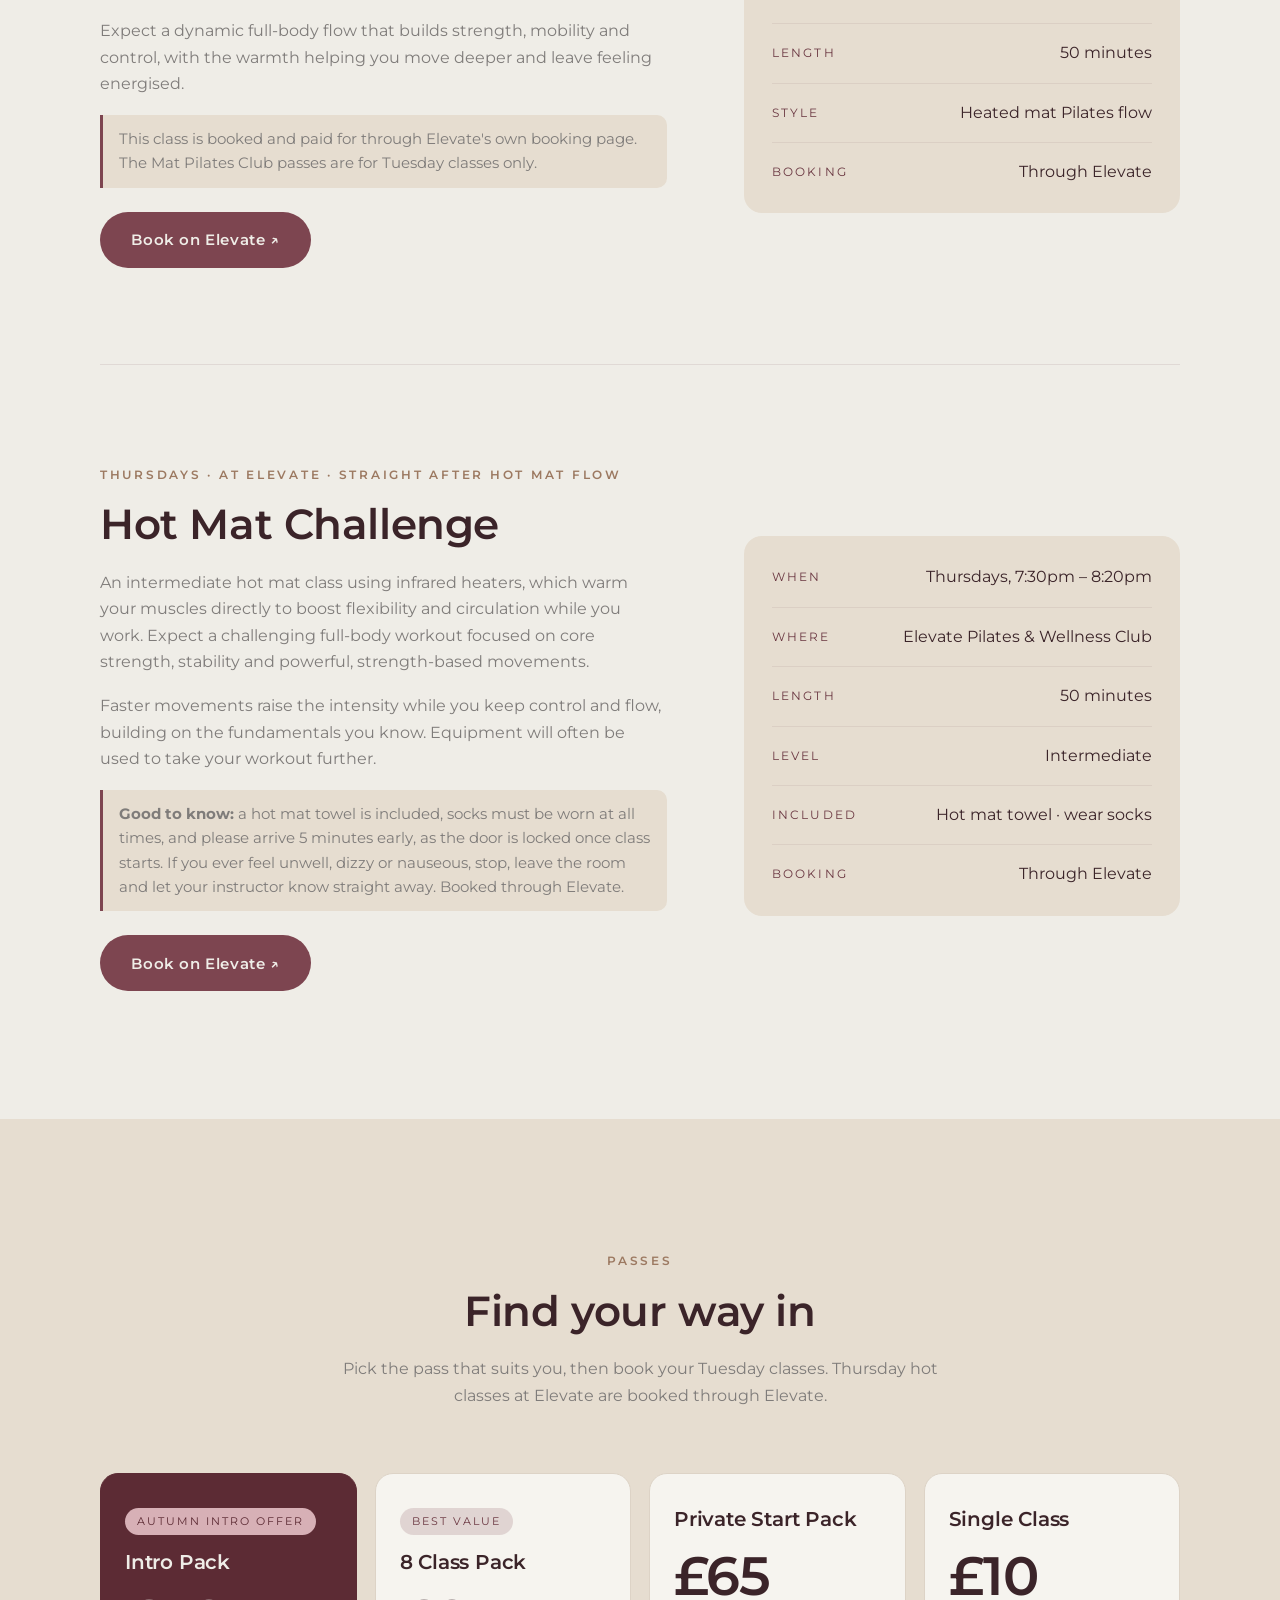
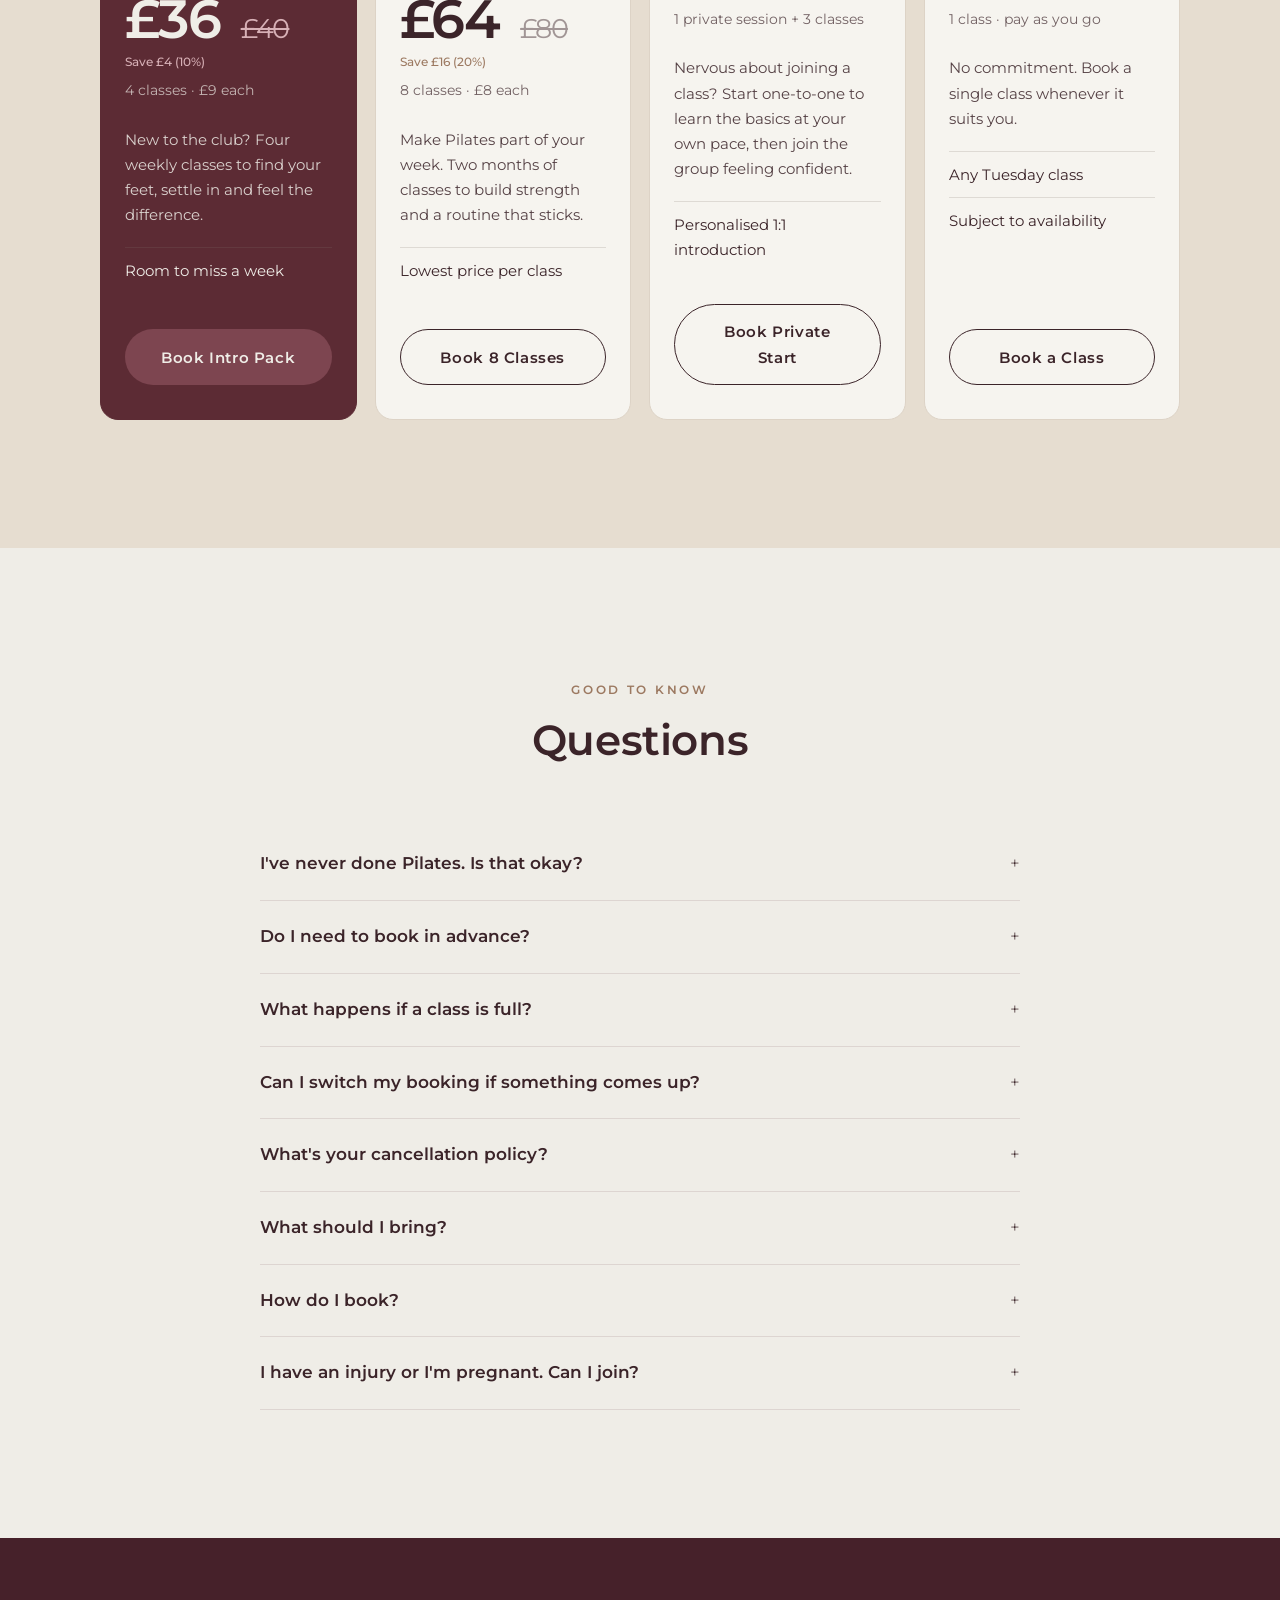
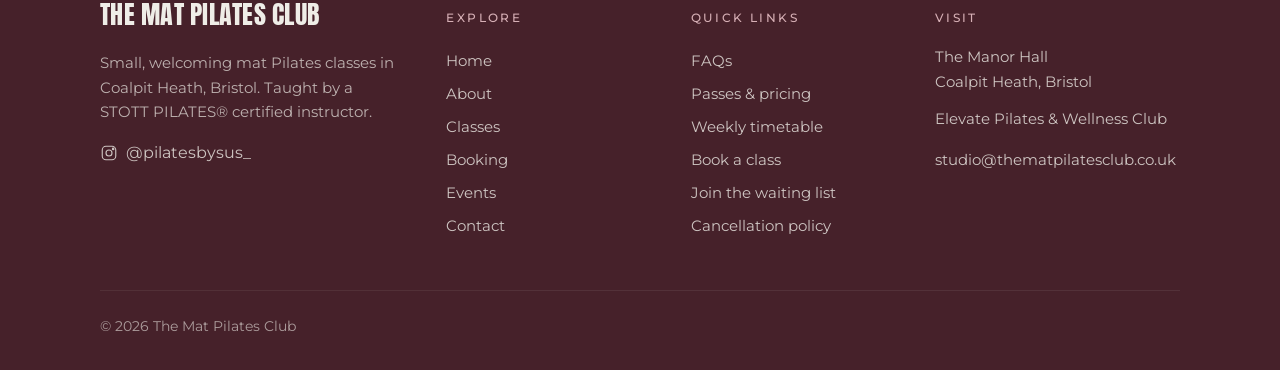
==== commit 7bae4cbf: "Rebrand site and deploy via Azure Static Web Apps Adds the redesigned pages (about, events), rebrand" ====
--- a/classes.html
+++ b/classes.html
@@ -1,178 +1,306 @@
-<!doctype html>
-<html lang="en">
-<head>
-  <meta charset="utf-8">
-  <meta name="viewport" content="width=device-width, initial-scale=1">
-  <title>Classes | The Mat Pilates Club</title>
-  <meta name="description" content="Mat Pilates classes for every level. 4 classes for £29 or 8 classes for £55.">
-  <link rel="preconnect" href="https://fonts.googleapis.com">
-  <link rel="preconnect" href="https://fonts.gstatic.com" crossorigin>
-  <link href="https://fonts.googleapis.com/css2?family=Cormorant+Garamond:ital,wght@0,400;0,500;0,600;1,400&family=DM+Sans:wght@400;500&display=swap" rel="stylesheet">
-  <link rel="stylesheet" href="css/styles.css">
-</head>
-<body>
-
-  <header class="site-header site-header--solid">
-    <div class="container">
-      <a href="index.html" class="logo">The Mat<span>Pilates Club</span></a>
-      <button class="nav-toggle" aria-label="Open menu" aria-expanded="false">
-        <span></span><span></span><span></span>
-      </button>
-      <nav class="nav">
-        <a href="index.html">Home</a>
-        <a href="classes.html" aria-current="page">Classes</a>
-        <a href="schedule.html">Schedule &amp; Booking</a>
-        <a href="contact.html">Contact</a>
-        <a href="schedule.html?pass=trial-4" class="btn btn--primary">Get a Trial Pass</a>
-      </nav>
-    </div>
-  </header>
-
-  <main>
-
-    <section class="page-hero">
-      <div class="container">
-        <span class="eyebrow">Classes</span>
-        <h1>Find your flow</h1>
-        <p>Small, welcoming mat Pilates classes for every body and every level. No contracts, no joining fees.</p>
-      </div>
-    </section>
-
-    <!-- Class types --------------------------------------------------- -->
-    <section class="section">
-      <div class="container">
-        <div class="section-head reveal">
-          <span class="eyebrow">What we offer</span>
-          <h2>The classes</h2>
-          <p>Placeholder descriptions: edit these to match the classes you actually run.</p>
-        </div>
-        <div class="cards">
-          <article class="card reveal">
-            <span class="card__num">60 min</span>
-            <h3>Mat Pilates · All Levels</h3>
-            <p>A full-body class building core strength, mobility and control, with options to make every move easier or harder.</p>
-          </article>
-          <article class="card reveal">
-            <span class="card__num">60 min</span>
-            <h3>Mat Pilates · Beginners</h3>
-            <p>A slower pace with the fundamentals explained: breathing, alignment and the core principles of Pilates.</p>
-          </article>
-          <article class="card reveal">
-            <span class="card__num">45 min</span>
-            <h3>Stretch &amp; Restore</h3>
-            <p>A gentler class focused on flexibility, release and recovery. The perfect reset for busy weeks.</p>
-          </article>
-        </div>
-      </div>
-    </section>
-
-    <!-- Pricing ------------------------------------------------------- -->
-    <section class="section section--sand">
-      <div class="container">
-        <div class="section-head reveal">
-          <span class="eyebrow">Pricing</span>
-          <h2>Class passes</h2>
-          <p>Choose your pass when you book a class.</p>
-        </div>
-        <div class="pricing">
-          <article class="price-card reveal">
-            <h3>Trial Pass</h3>
-            <div class="price-card__price">£29</div>
-            <div class="price-card__per">4 classes · £7.25 per class</div>
-            <ul>
-              <li>Perfect for first-timers</li>
-              <li>Mix and match any class</li>
-              <li>Valid for [X] weeks</li>
-            </ul>
-            <a href="schedule.html?pass=trial-4" class="btn btn--outline">Get a Trial Pass</a>
-          </article>
-
-          <article class="price-card price-card--featured reveal">
-            <span class="price-card__badge">Best value</span>
-            <h3>8 Class Pass</h3>
-            <div class="price-card__price">£55</div>
-            <div class="price-card__per">8 classes · £6.88 per class</div>
-            <ul>
-              <li>Build a twice-weekly habit</li>
-              <li>Mix and match any class</li>
-              <li>Valid for [X] weeks</li>
-            </ul>
-            <a href="schedule.html?pass=pack-8" class="btn btn--primary">Book 8 Classes</a>
-          </article>
-
-          <article class="price-card reveal">
-            <h3>Drop-in</h3>
-            <div class="price-card__price">£[X]</div>
-            <div class="price-card__per">single class</div>
-            <ul>
-              <li>No commitment</li>
-              <li>Subject to availability</li>
-              <li>Great for visitors</li>
-            </ul>
-            <a href="schedule.html?pass=drop-in" class="btn btn--outline">Book a Drop-in</a>
-          </article>
-        </div>
-      </div>
-    </section>
-
-    <!-- FAQ ----------------------------------------------------------- -->
-    <section class="section">
-      <div class="container">
-        <div class="section-head reveal">
-          <span class="eyebrow">Good to know</span>
-          <h2>Questions</h2>
-        </div>
-        <div class="faq reveal">
-          <details>
-            <summary>I've never done Pilates. Is that okay?</summary>
-            <p>Absolutely. Every class includes options for beginners, and the trial pass is designed for exactly this.</p>
-          </details>
-          <details>
-            <summary>What should I bring?</summary>
-            <p>Comfortable clothes you can move in, a water bottle, and a mat if you have one. Spare mats are available.</p>
-          </details>
-          <details>
-            <summary>How do I book?</summary>
-            <p>Head to the Schedule &amp; Booking page, pick a class and choose your pass. It takes less than a minute.</p>
-          </details>
-          <details>
-            <summary>I have an injury or I'm pregnant. Can I join?</summary>
-            <p>Please get in touch before your first class so exercises can be adapted for you safely.</p>
-          </details>
-        </div>
-      </div>
-    </section>
-
-    <section class="section section--ink">
-      <div class="container center reveal">
-        <span class="eyebrow">Ready?</span>
-        <h2>Your first class is waiting</h2>
-        <p style="opacity:.8; margin-bottom: 2rem;">4 classes for £29. The easiest way to see if it's for you.</p>
-        <a href="schedule.html?pass=trial-4" class="btn btn--primary">Get a Trial Pass</a>
-      </div>
-    </section>
-
-  </main>
-
-  <footer class="site-footer">
-    <div class="container">
-      <div class="footer-grid">
-        <a href="index.html" class="logo">The Mat<span>Pilates Club</span></a>
-        <nav class="footer-links">
-          <a href="index.html">Home</a>
-          <a href="classes.html">Classes</a>
-          <a href="schedule.html">Schedule &amp; Booking</a>
-          <a href="contact.html">Contact</a>
-        </nav>
-        <a href="https://www.instagram.com/pilatesbysus_/" target="_blank" rel="noopener" class="footer-insta">
-          <svg viewBox="0 0 24 24" fill="none" stroke="currentColor" stroke-width="1.5"><rect x="3" y="3" width="18" height="18" rx="5"/><circle cx="12" cy="12" r="4"/><circle cx="17.5" cy="6.5" r="1" fill="currentColor"/></svg>
-          @pilatesbysus_
-        </a>
-      </div>
-      <div class="footer-bottom">© <span data-year></span> The Mat Pilates Club</div>
-    </div>
-  </footer>
-
-  <script src="js/main.js"></script>
-</body>
-</html>
+<!doctype html>
+<html lang="en">
+<head>
+  <meta charset="utf-8">
+  <meta name="viewport" content="width=device-width, initial-scale=1">
+  <title>Classes | The Mat Pilates Club</title>
+  <meta name="description" content="45-minute mixed ability mat Pilates, Tuesdays 7:30pm at The Manor Hall, Coalpit Heath. Autumn intro offer: 4 classes for £36.">
+  <link rel="preconnect" href="https://fonts.googleapis.com">
+  <link rel="preconnect" href="https://fonts.gstatic.com" crossorigin>
+  <link href="https://fonts.googleapis.com/css2?family=Montserrat:ital,wght@0,400;0,500;0,600;0,700;1,500&family=Anton&display=swap" rel="stylesheet">
+  <link rel="icon" href="assets/logo/favicon.svg" type="image/svg+xml">
+  <link rel="stylesheet" href="css/styles.css">
+  <script src="js/palette.js"></script>
+</head>
+<body class="has-banner">
+  <a href="index.html#offer" class="banner">
+    <strong>Autumn Intro Offer</strong>
+    <span class="banner__sep">|</span>
+    <span>4 classes <s class="banner__was">£40</s> <b>£36</b></span>
+    <span class="banner__save">Save 10%</span>
+    <span class="banner__cta">Claim offer →</span>
+  </a>
+
+  <header class="site-header site-header--solid">
+    <div class="container">
+      <a href="index.html" class="logo" aria-label="The Mat Pilates Club home"><svg class="logo__mark" viewBox="0 0 64 64" aria-hidden="true"><line x1="6" y1="55" x2="58" y2="55" stroke="currentColor" stroke-width="2.6" stroke-linecap="round"/><g fill="none" stroke="var(--clay)" stroke-linecap="round" stroke-linejoin="round"><path d="M27 52.2 C20 46.5 17.5 39 19.5 30.5" stroke-width="3.8"/><path d="M27 52.2 L54.5 31" stroke-width="3.8"/><path d="M21 32 L40.5 18" stroke-width="2.7"/></g><circle cx="17.5" cy="21.5" r="4.6" fill="var(--clay)"/></svg><span class="logo__text">The Mat<span>Pilates Club</span></span></a>
+      <button class="nav-toggle" aria-label="Open menu" aria-expanded="false">
+        <span></span><span></span><span></span>
+      </button>
+      <nav class="nav">
+        <a href="index.html">Home</a>
+        <a href="about.html">About</a>
+        <a href="classes.html" aria-current="page">Classes</a>
+        <a href="schedule.html">Booking</a>
+        <a href="events.html">Events</a>
+        <a href="contact.html">Contact</a>
+        <a href="index.html#passes" class="btn btn--primary">Get a Trial Pass</a>
+      </nav>
+    </div>
+  </header>
+
+  <main>
+
+    <section class="page-hero">
+      <div class="container">
+        <span class="eyebrow">Classes</span>
+        <h1>Find your flow</h1>
+        <p>Small, welcoming mat Pilates classes for every body and every level. No contracts, no joining fees.</p>
+      </div>
+    </section>
+
+    <!-- Class types --------------------------------------------------- -->
+    <section class="section">
+      <div class="container">
+        <div class="section-head reveal expect">
+          <span class="eyebrow">What to expect</span>
+          <h2>Susie's classes</h2>
+          <p>
+            Expect intentional teaching that leaves you feeling challenged, and definitely feeling the burn!
+            We'll explore lots of layers and progressions while always staying grounded in the classical
+            Pilates principles, helping you build strength, progress with confidence and feel more connected
+            to your body. We'll move to thoughtfully curated playlists to keep you flowing and leave you
+            feeling good!
+          </p>
+        </div>
+
+        <div class="class-feature reveal">
+          <div>
+            <span class="eyebrow">Tuesdays</span>
+            <h2>Mixed Ability Mat Pilates</h2>
+            <p>
+              A 45-minute mixed ability mat Pilates class designed to leave you feeling stronger and more
+              connected to your body.
+            </p>
+            <p>
+              Expect an intentional full-body flow with a strong focus on control, breath and precision.
+              A chance to move well and leave feeling good.
+            </p>
+            <a href="https://bookwhen.com/thematpilatesclub" class="btn btn--primary">Book a Class</a>
+          </div>
+          <dl class="class-facts">
+            <div><dt>When</dt><dd>Tuesdays, 7:30pm – 8:15pm</dd></div>
+            <div><dt>Where</dt><dd>The Manor Hall, Coalpit Heath</dd></div>
+            <div><dt>Length</dt><dd>45 minutes</dd></div>
+            <div><dt>Level</dt><dd>Mixed ability, all welcome</dd></div>
+            <div><dt>Bring</dt><dd>Just water! Mats are included</dd></div>
+          </dl>
+        </div>
+
+        <!-- Hot Mat Flow at Elevate: description is a placeholder until Susie confirms the wording -->
+        <div class="class-feature class-feature--second reveal">
+          <div>
+            <span class="eyebrow">Thursdays · at Elevate</span>
+            <h2>Hot Mat Flow</h2>
+            <p>
+              A 50-minute flowing mat Pilates class in a heated studio, taught by Susie at
+              Elevate Pilates &amp; Wellness Club.
+            </p>
+            <p>
+              Expect a dynamic full-body flow that builds strength, mobility and control, with the
+              warmth helping you move deeper and leave feeling energised.
+            </p>
+            <p class="class-note">
+              This class is booked and paid for through Elevate's own booking page. The Mat Pilates Club
+              passes are for Tuesday classes only.
+            </p>
+            <a href="https://momence.com/u/elevate-pilates-and-wellness-club-INvK0q" target="_blank" rel="noopener" class="btn btn--primary">Book on Elevate ↗</a>
+          </div>
+          <dl class="class-facts">
+            <div><dt>When</dt><dd>Thursdays, 6:30pm – 7:20pm</dd></div>
+            <div><dt>Where</dt><dd>Elevate Pilates &amp; Wellness Club</dd></div>
+            <div><dt>Length</dt><dd>50 minutes</dd></div>
+            <div><dt>Style</dt><dd>Heated mat Pilates flow</dd></div>
+            <div><dt>Booking</dt><dd>Through Elevate</dd></div>
+          </dl>
+        </div>
+
+        <!-- Hot Mat Challenge at Elevate (description from Elevate's class listing) -->
+        <div class="class-feature class-feature--second reveal">
+          <div>
+            <span class="eyebrow">Thursdays · at Elevate · straight after Hot Mat Flow</span>
+            <h2>Hot Mat Challenge</h2>
+            <p>
+              An intermediate hot mat class using infrared heaters, which warm your muscles directly to boost
+              flexibility and circulation while you work. Expect a challenging full-body workout focused on
+              core strength, stability and powerful, strength-based movements.
+            </p>
+            <p>
+              Faster movements raise the intensity while you keep control and flow, building on the
+              fundamentals you know. Equipment will often be used to take your workout further.
+            </p>
+            <p class="class-note">
+              <strong>Good to know:</strong> a hot mat towel is included, socks must be worn at all times, and
+              please arrive 5 minutes early, as the door is locked once class starts. If you ever feel unwell,
+              dizzy or nauseous, stop, leave the room and let your instructor know straight away.
+              Booked through Elevate.
+            </p>
+            <a href="https://momence.com/u/elevate-pilates-and-wellness-club-INvK0q" target="_blank" rel="noopener" class="btn btn--primary">Book on Elevate ↗</a>
+          </div>
+          <dl class="class-facts">
+            <div><dt>When</dt><dd>Thursdays, 7:30pm – 8:20pm</dd></div>
+            <div><dt>Where</dt><dd>Elevate Pilates &amp; Wellness Club</dd></div>
+            <div><dt>Length</dt><dd>50 minutes</dd></div>
+            <div><dt>Level</dt><dd>Intermediate</dd></div>
+            <div><dt>Included</dt><dd>Hot mat towel · wear socks</dd></div>
+            <div><dt>Booking</dt><dd>Through Elevate</dd></div>
+          </dl>
+        </div>
+      </div>
+    </section>
+
+    <!-- Passes -------------------------------------------------------- -->
+    <section class="section section--sand" id="passes">
+      <div class="container">
+        <div class="section-head reveal">
+          <span class="eyebrow">Passes</span>
+          <h2>Find your way in</h2>
+          <p>Pick the pass that suits you, then book your Tuesday classes. Thursday hot classes at Elevate are booked through Elevate.</p>
+        </div>
+
+        <!-- PASSES (index.html has the same passes with homepage-specific wording) -->
+        <div class="pricing pricing--four">
+          <article class="price-card price-card--featured reveal">
+            <span class="price-card__badge">Autumn intro offer</span>
+            <h3>Intro Pack</h3>
+            <div class="price-card__price">£36 <s class="price-was">£40</s></div>
+            <div class="price-save">Save £4 (10%)</div>
+            <div class="price-card__per">4 classes · £9 each</div>
+            <p class="price-card__note">New to the club? Four weekly classes to find your feet, settle in and feel the difference.</p>
+            <ul>
+              <li>Room to miss a week</li>
+            </ul>
+            <a href="https://bookwhen.com/thematpilatesclub" class="btn btn--primary">Book Intro Pack</a>
+          </article>
+
+          <article class="price-card reveal">
+            <span class="price-card__badge price-card__badge--soft">Best value</span>
+            <h3>8 Class Pack</h3>
+            <div class="price-card__price">£64 <s class="price-was">£80</s></div>
+            <div class="price-save">Save £16 (20%)</div>
+            <div class="price-card__per">8 classes · £8 each</div>
+            <p class="price-card__note">Make Pilates part of your week. Two months of classes to build strength and a routine that sticks.</p>
+            <ul>
+              <li>Lowest price per class</li>
+            </ul>
+            <a href="https://bookwhen.com/thematpilatesclub" class="btn btn--outline">Book 8 Classes</a>
+          </article>
+
+          <article class="price-card reveal">
+            <h3>Private Start Pack</h3>
+            <div class="price-card__price">£65</div>
+            <div class="price-card__per">1 private session + 3 classes</div>
+            <p class="price-card__note">Nervous about joining a class? Start one-to-one to learn the basics at your own pace, then join the group feeling confident.</p>
+            <ul>
+              <li>Personalised 1:1 introduction</li>
+            </ul>
+            <a href="https://bookwhen.com/thematpilatesclub" class="btn btn--outline">Book Private Start</a>
+          </article>
+
+          <article class="price-card reveal">
+            <h3>Single Class</h3>
+            <div class="price-card__price">£10</div>
+            <div class="price-card__per">1 class · pay as you go</div>
+            <p class="price-card__note">No commitment. Book a single class whenever it suits you.</p>
+            <ul>
+              <li>Any Tuesday class</li>
+              <li>Subject to availability</li>
+            </ul>
+            <a href="https://bookwhen.com/thematpilatesclub" class="btn btn--outline">Book a Class</a>
+          </article>
+        </div>
+      </div>
+    </section>
+
+    <!-- FAQ ----------------------------------------------------------- -->
+    <section class="section" id="faq">
+      <div class="container">
+        <div class="section-head reveal">
+          <span class="eyebrow">Good to know</span>
+          <h2>Questions</h2>
+        </div>
+        <div class="faq reveal">
+          <details>
+            <summary>I've never done Pilates. Is that okay?</summary>
+            <p>Absolutely. Every class includes options for beginners, and the Intro Pack is designed for exactly this. If you'd like a gentler start, the Private Start Pack begins with a one-to-one session.</p>
+          </details>
+          <details>
+            <summary>Do I need to book in advance?</summary>
+            <p>Yes, please book ahead. Classes are kept small, so spaces are limited and often fill up. You can see upcoming classes and book on the <a href="schedule.html">Booking</a> page.</p>
+          </details>
+          <details>
+            <summary>What happens if a class is full?</summary>
+            <p><a href="contact.html?pass=waitlist">Join the waiting list</a> and we'll contact you straight away if a space opens up. Spaces go to the waiting list in the order people joined.</p>
+          </details>
+          <details>
+            <summary>Can I switch my booking if something comes up?</summary>
+            <p>Of course. Just message us on Instagram or by email at least 24 hours before your class and we'll move you to another class at no cost.</p>
+          </details>
+          <details id="faq-cancellation">
+            <summary>What's your cancellation policy?</summary>
+            <p>Cancel at least 24 hours before your class and it goes straight back onto your pack. Late cancellations and no-shows count as a used class, as that space could have gone to someone on the waiting list.</p>
+          </details>
+          <details>
+            <summary>What should I bring?</summary>
+            <p>Just water! Mats are included. Wear comfortable clothes you can move in.</p>
+          </details>
+          <details>
+            <summary>How do I book?</summary>
+            <p>Tap any <strong>Book</strong> button or head to the <a href="schedule.html">Booking</a> page. Bookings and payments are handled securely through Bookwhen and take less than a minute.</p>
+          </details>
+          <details>
+            <summary>I have an injury or I'm pregnant. Can I join?</summary>
+            <p>Please get in touch before your first class so exercises can be adapted for you safely.</p>
+          </details>
+        </div>
+      </div>
+    </section>
+
+  </main>
+
+  <footer class="site-footer">
+    <div class="container">
+      <div class="footer-cols">
+        <div class="footer-brand">
+          <a href="index.html" class="logo" aria-label="The Mat Pilates Club home"><svg class="logo__mark" viewBox="0 0 64 64" aria-hidden="true"><line x1="6" y1="55" x2="58" y2="55" stroke="currentColor" stroke-width="2.6" stroke-linecap="round"/><g fill="none" stroke="var(--clay)" stroke-linecap="round" stroke-linejoin="round"><path d="M27 52.2 C20 46.5 17.5 39 19.5 30.5" stroke-width="3.8"/><path d="M27 52.2 L54.5 31" stroke-width="3.8"/><path d="M21 32 L40.5 18" stroke-width="2.7"/></g><circle cx="17.5" cy="21.5" r="4.6" fill="var(--clay)"/></svg><span class="logo__text">The Mat<span>Pilates Club</span></span></a>
+          <p>Small, welcoming mat Pilates classes in Coalpit Heath, Bristol. Taught by a STOTT PILATES® certified instructor.</p>
+          <a href="https://www.instagram.com/pilatesbysus_/" target="_blank" rel="noopener" class="footer-insta">
+            <svg viewBox="0 0 24 24" fill="none" stroke="currentColor" stroke-width="1.5"><rect x="3" y="3" width="18" height="18" rx="5"/><circle cx="12" cy="12" r="4"/><circle cx="17.5" cy="6.5" r="1" fill="currentColor"/></svg>
+            @pilatesbysus_
+          </a>
+        </div>
+
+        <nav class="footer-col" aria-label="Pages">
+          <h4>Explore</h4>
+          <a href="index.html">Home</a>
+          <a href="about.html">About</a>
+          <a href="classes.html">Classes</a>
+          <a href="schedule.html">Booking</a>
+          <a href="events.html">Events</a>
+          <a href="contact.html">Contact</a>
+        </nav>
+
+        <nav class="footer-col" aria-label="Quick links">
+          <h4>Quick links</h4>
+          <a href="classes.html#faq">FAQs</a>
+          <a href="index.html#passes">Passes &amp; pricing</a>
+          <a href="index.html#schedule">Weekly timetable</a>
+          <a href="https://bookwhen.com/thematpilatesclub">Book a class</a>
+          <a href="contact.html?pass=waitlist">Join the waiting list</a>
+          <a href="classes.html#faq-cancellation">Cancellation policy</a>
+        </nav>
+
+        <div class="footer-col">
+          <h4>Visit</h4>
+          <p>The Manor Hall<br>Coalpit Heath, Bristol</p>
+          <p>Elevate Pilates &amp; Wellness Club</p>
+          <a href="mailto:studio@thematpilatesclub.co.uk">studio@thematpilatesclub.co.uk</a>
+        </div>
+      </div>
+      <div class="footer-bottom">© <span data-year></span> The Mat Pilates Club</div>
+    </div>
+  </footer>
+
+  <script src="js/main.js"></script>
+</body>
+</html>
--- a/css/styles.css
+++ b/css/styles.css
@@ -2,6 +2,8 @@
    The Mat Pilates Club — styles
    ========================================================================== */
 
+/* Colour palette. --clay is the accent colour, --sage the secondary.
+   Alternative palettes below can be previewed with ?palette=sage etc. (see options.html). */
 :root {
   --cream: #f7f2ec;
   --sand: #ece3d8;
@@ -11,6 +13,13 @@
   --ink: #2f2a26;
   --ink-soft: #6b625b;
   --white: #ffffff;
+  --hero-bg: #4a3f38;
+
+  --cream-rgb: 247, 242, 236;
+  --clay-rgb: 192, 138, 109;
+  --clay-dark-rgb: 164, 111, 83;
+  --sage-rgb: 143, 158, 139;
+  --ink-rgb: 47, 42, 38;
 
   --font-display: "Cormorant Garamond", Georgia, serif;
   --font-body: "DM Sans", system-ui, -apple-system, sans-serif;
@@ -18,6 +27,30 @@
   --radius: 18px;
   --max: 1160px;
   --gutter: clamp(16px, 4vw, 40px);
+}
+
+/* Option B: Sage & Linen */
+[data-palette="sage"] {
+  --cream: #f5f3ec; --sand: #e6e6da; --clay: #6f8a6a; --clay-dark: #56704f; --sage: #c9a98a;
+  --ink: #2c3029; --ink-soft: #636a5f; --hero-bg: #3a4236;
+  --cream-rgb: 245, 243, 236; --clay-rgb: 111, 138, 106; --clay-dark-rgb: 86, 112, 79;
+  --sage-rgb: 201, 169, 138; --ink-rgb: 44, 48, 41;
+}
+
+/* Option C: Blush & Mocha */
+[data-palette="blush"] {
+  --cream: #faf4f1; --sand: #f0e1db; --clay: #c48580; --clay-dark: #a3655f; --sage: #b9a48f;
+  --ink: #3b2c29; --ink-soft: #74615c; --hero-bg: #4a3532;
+  --cream-rgb: 250, 244, 241; --clay-rgb: 196, 133, 128; --clay-dark-rgb: 163, 101, 95;
+  --sage-rgb: 185, 164, 143; --ink-rgb: 59, 44, 41;
+}
+
+/* Option D: Harbour Blue */
+[data-palette="harbour"] {
+  --cream: #f4f3f0; --sand: #e3e6e6; --clay: #5f7d8c; --clay-dark: #4a6573; --sage: #c2a27f;
+  --ink: #222b31; --ink-soft: #5c676e; --hero-bg: #2f3c44;
+  --cream-rgb: 244, 243, 240; --clay-rgb: 95, 125, 140; --clay-dark-rgb: 74, 101, 115;
+  --sage-rgb: 194, 162, 127; --ink-rgb: 34, 43, 49;
 }
 
 *,
@@ -38,6 +71,8 @@
 
 img, video { max-width: 100%; display: block; }
 
+[hidden] { display: none !important; }
+
 a { color: inherit; }
 
 h1, h2, h3 {
@@ -70,6 +105,7 @@
 }
 
 .section { padding: clamp(72px, 10vw, 128px) 0; }
+section[id] { scroll-margin-top: 80px; }
 .section--sand { background: var(--sand); }
 .section--ink { background: var(--ink); color: var(--cream); }
 .section--ink .eyebrow { color: var(--clay); }
@@ -119,10 +155,10 @@
 
 .site-header.is-solid,
 .site-header--solid {
-  background: rgba(247, 242, 236, 0.96);
+  background: rgba(var(--cream-rgb), 0.96);
   backdrop-filter: blur(8px);
   padding: 12px 0;
-  box-shadow: 0 1px 0 rgba(47, 42, 38, 0.08);
+  box-shadow: 0 1px 0 rgba(var(--ink-rgb), 0.08);
 }
 
 .logo {
@@ -132,9 +168,14 @@
   text-decoration: none;
   letter-spacing: 0.02em;
   line-height: 1;
-}
-
-.logo span {
+  display: inline-flex;
+  align-items: center;
+  gap: 10px;
+}
+
+.logo__mark { width: 40px; height: 40px; flex: none; }
+
+.logo__text > span {
   display: block;
   font-family: var(--font-body);
   font-size: 0.6rem;
@@ -190,7 +231,7 @@
   transition: transform 0.3s, opacity 0.3s;
 }
 
-@media (max-width: 820px) {
+@media (max-width: 1120px) {
   .nav-toggle { display: block; z-index: 2; }
 
   .nav {
@@ -216,6 +257,42 @@
   .nav-open .nav-toggle span:nth-child(3) { transform: translateY(-7.5px) rotate(-45deg); }
 }
 
+/* Announcement banner (homepage) ----------------------------------------- */
+
+.banner {
+  position: fixed;
+  inset: 0 0 auto 0;
+  z-index: 60;
+  height: 40px;
+  display: flex;
+  align-items: center;
+  justify-content: center;
+  gap: 14px;
+  padding: 0 16px;
+  background: var(--clay);
+  color: var(--white);
+  font-size: 0.85rem;
+  letter-spacing: 0.06em;
+  text-decoration: none;
+  white-space: nowrap;
+  overflow: hidden;
+}
+
+.banner strong { font-weight: 500; text-transform: uppercase; letter-spacing: 0.14em; }
+.banner__sep { opacity: 0.6; }
+.banner__cta { text-decoration: underline; text-underline-offset: 3px; }
+.banner:hover { background: var(--clay-dark); }
+
+.has-banner .site-header { top: 40px; }
+.banner__short { display: none; }
+
+@media (max-width: 640px) {
+  .banner { font-size: 0.72rem; gap: 8px; letter-spacing: 0.02em; }
+  .banner strong { letter-spacing: 0.06em; }
+  .banner__cta, .banner__long { display: none; }
+  .banner__short { display: inline; }
+}
+
 /* Hero ------------------------------------------------------------------- */
 
 .hero {
@@ -228,9 +305,9 @@
   overflow: hidden;
   /* Fallback shown until a hero video is added */
   background:
-    radial-gradient(ellipse at 20% 30%, rgba(192, 138, 109, 0.55), transparent 60%),
-    radial-gradient(ellipse at 80% 70%, rgba(143, 158, 139, 0.5), transparent 60%),
-    #4a3f38;
+    radial-gradient(ellipse at 20% 30%, rgba(var(--clay-rgb), 0.55), transparent 60%),
+    radial-gradient(ellipse at 80% 70%, rgba(var(--sage-rgb), 0.5), transparent 60%),
+    var(--hero-bg);
 }
 
 .hero__video {
@@ -267,6 +344,8 @@
   padding-bottom: 60px;
 }
 
+.has-banner .hero__content { padding-top: 150px; }
+
 .hero__title { margin-bottom: 0.2em; }
 
 .hero__tagline {
@@ -287,9 +366,9 @@
 .offer {
   min-width: 170px;
   padding: 22px 28px;
-  border: 1px solid rgba(247, 242, 236, 0.4);
+  border: 1px solid rgba(var(--cream-rgb), 0.4);
   border-radius: var(--radius);
-  background: rgba(247, 242, 236, 0.08);
+  background: rgba(var(--cream-rgb), 0.08);
   backdrop-filter: blur(6px);
 }
 
@@ -307,6 +386,168 @@
   font-size: 2.8rem;
   line-height: 1.1;
 }
+
+.offer--intro { padding: 24px 40px 22px; min-width: 260px; }
+
+.offer__label {
+  display: inline-block;
+  font-size: 0.7rem;
+  letter-spacing: 0.18em;
+  text-transform: uppercase;
+  background: var(--clay);
+  color: var(--white);
+  padding: 4px 12px;
+  border-radius: 999px;
+  margin-bottom: 8px;
+}
+
+.offer--intro .offer__price { font-size: 3.6rem; }
+
+.offer__small {
+  display: block;
+  margin-top: 6px;
+  font-size: 0.78rem;
+  opacity: 0.75;
+}
+
+/* Offer draft: savings styling ------------------------------------------- */
+
+.banner__was { opacity: 0.7; }
+.banner__save {
+  background: var(--white);
+  color: var(--clay-dark);
+  font-weight: 500;
+  font-size: 0.75rem;
+  letter-spacing: 0.08em;
+  text-transform: uppercase;
+  padding: 2px 10px;
+  border-radius: 999px;
+}
+
+.offer--deal { position: relative; padding-top: 30px; }
+
+.deal-ribbon {
+  position: absolute;
+  top: -14px;
+  right: -14px;
+  display: grid;
+  place-items: center;
+  width: 64px;
+  height: 64px;
+  border-radius: 50%;
+  background: var(--cream);
+  color: var(--clay-dark);
+  font-size: 0.78rem;
+  font-weight: 500;
+  line-height: 1.1;
+  text-align: center;
+  transform: rotate(12deg);
+  box-shadow: 0 6px 18px rgba(0, 0, 0, 0.25);
+}
+
+.deal-price { display: flex; align-items: baseline; justify-content: center; gap: 12px; }
+.deal-was { font-size: 1.4rem; opacity: 0.6; }
+
+.price-was { font-size: 0.5em; opacity: 0.45; margin-left: 6px; font-weight: 400; }
+
+.price-save {
+  display: inline-block;
+  margin: 2px 0 6px;
+  font-size: 0.78rem;
+  font-weight: 500;
+  color: var(--sage);
+}
+
+.price-card--featured .price-save { color: var(--clay); }
+
+.offer-band {
+  background: var(--ink);
+  color: var(--cream);
+  padding: clamp(56px, 8vw, 96px) 0;
+}
+
+.offer-band__inner {
+  display: grid;
+  grid-template-columns: 1.2fr 1fr;
+  gap: clamp(32px, 6vw, 80px);
+  align-items: center;
+}
+
+@media (max-width: 860px) { .offer-band__inner { grid-template-columns: 1fr; } }
+
+.offer-band .eyebrow { color: var(--clay); }
+.offer-band__copy p { opacity: 0.8; }
+
+.tick-list { list-style: none; padding: 0; margin: 24px 0 0; display: grid; gap: 12px; }
+
+.tick-list li { position: relative; padding-left: 34px; }
+
+.tick-list li::before {
+  content: "✓";
+  position: absolute;
+  left: 0;
+  top: 1px;
+  display: grid;
+  place-items: center;
+  width: 22px;
+  height: 22px;
+  border-radius: 50%;
+  background: var(--clay);
+  color: var(--white);
+  font-size: 0.7rem;
+}
+
+.deal-card {
+  position: relative;
+  background: var(--cream);
+  color: var(--ink);
+  border-radius: var(--radius);
+  padding: 36px 32px 28px;
+  text-align: center;
+  box-shadow: 0 24px 60px rgba(0, 0, 0, 0.35);
+}
+
+.deal-card__flag {
+  position: absolute;
+  top: 0;
+  left: 50%;
+  transform: translate(-50%, -50%);
+  background: var(--clay);
+  color: var(--white);
+  font-size: 0.72rem;
+  letter-spacing: 0.18em;
+  text-transform: uppercase;
+  padding: 6px 16px;
+  border-radius: 999px;
+  white-space: nowrap;
+}
+
+.deal-card__label {
+  margin: 0;
+  font-size: 0.78rem;
+  letter-spacing: 0.2em;
+  text-transform: uppercase;
+  color: var(--clay-dark);
+}
+
+.deal-card__price { display: flex; align-items: baseline; justify-content: center; gap: 12px; margin: 6px 0 4px; }
+.deal-card__price span { font-family: var(--font-display); font-size: 4.2rem; line-height: 1; }
+.deal-card__price s { font-size: 1.5rem; color: var(--ink-soft); }
+
+.deal-card__save { margin: 0 0 18px; font-weight: 500; color: var(--clay-dark); }
+
+.deal-card__maths {
+  border-top: 1px dashed rgba(var(--ink-rgb), 0.2);
+  border-bottom: 1px dashed rgba(var(--ink-rgb), 0.2);
+  padding: 10px 0;
+  margin-bottom: 6px;
+  font-size: 0.9rem;
+}
+
+.deal-card__maths div { display: flex; justify-content: space-between; padding: 3px 0; }
+.deal-card__maths div:first-child span:last-child { text-decoration: line-through; color: var(--ink-soft); }
+
+.deal-card__small { margin: 12px 0 0; font-size: 0.8rem; color: var(--ink-soft); }
 
 .scroll-cue {
   position: absolute;
@@ -358,7 +599,7 @@
   aspect-ratio: 4 / 5;
   border-radius: var(--radius);
   background:
-    linear-gradient(135deg, rgba(192, 138, 109, 0.35), rgba(143, 158, 139, 0.35)),
+    linear-gradient(135deg, rgba(var(--clay-rgb), 0.35), rgba(var(--sage-rgb), 0.35)),
     var(--sand);
   display: grid;
   place-items: center;
@@ -370,14 +611,131 @@
   padding: 20px;
 }
 
-.section--sand .img-placeholder { background: linear-gradient(135deg, rgba(192, 138, 109, 0.3), rgba(143, 158, 139, 0.3)), var(--cream); }
+.section--sand .img-placeholder { background: linear-gradient(135deg, rgba(var(--clay-rgb), 0.3), rgba(var(--sage-rgb), 0.3)), var(--cream); }
+
+.photo-card {
+  position: relative;
+  margin: 0;
+  aspect-ratio: 4 / 5;
+  border-radius: var(--radius);
+  overflow: hidden;
+  background: var(--sand);
+}
+
+.photo-card__img {
+  width: 100%;
+  height: 100%;
+  object-fit: cover;
+  object-position: center 40%;
+}
+
+.photo-card__caption {
+  position: absolute;
+  inset: auto 0 0 0;
+  padding: 80px 28px 26px;
+  background: linear-gradient(to top, rgba(var(--ink-rgb), 0.75), transparent);
+  color: var(--cream);
+}
+
+.photo-card__name {
+  display: block;
+  font-family: var(--font-display);
+  font-size: 2.4rem;
+  line-height: 1;
+}
+
+.photo-card__role {
+  display: block;
+  margin-top: 6px;
+  font-size: 0.78rem;
+  letter-spacing: 0.22em;
+  text-transform: uppercase;
+  opacity: 0.85;
+}
+
+/* Small round photo, for low-resolution images */
+.photo-card--small {
+  display: flex;
+  flex-direction: column;
+  align-items: center;
+  justify-content: center;
+  text-align: center;
+  background:
+    radial-gradient(circle at 50% 40%, rgba(var(--clay-rgb), 0.22), transparent 60%),
+    var(--sand);
+}
+
+.photo-card--small .photo-card__img {
+  width: 168px;
+  height: 168px;
+  border-radius: 50%;
+  border: 5px solid var(--cream);
+  box-shadow: 0 10px 30px rgba(var(--ink-rgb), 0.15);
+}
+
+.photo-card--small .photo-card__caption {
+  position: static;
+  padding: 20px 0 0;
+  background: none;
+  color: var(--ink);
+}
+
+.photo-card--small .photo-card__role { color: var(--clay-dark); opacity: 1; }
+
+@media (max-width: 820px) {
+  .photo-card--small { aspect-ratio: auto; padding: 48px 24px; }
+}
+
+.bio-title {
+  margin: -0.4em 0 1.4em;
+  font-size: 0.8rem;
+  letter-spacing: 0.22em;
+  text-transform: uppercase;
+  color: var(--clay-dark);
+}
+
+.story-sub {
+  font-size: 1.5rem;
+  margin: 1.6em 0 0.6em;
+}
+
+.story-list {
+  list-style: none;
+  padding: 0;
+  margin: 0 0 1.6em;
+}
+
+.story-list li {
+  position: relative;
+  padding: 0 0 0.8em 26px;
+  color: var(--ink-soft);
+}
+
+.story-list li::before {
+  content: "";
+  position: absolute;
+  left: 0;
+  top: 0.62em;
+  width: 12px;
+  height: 1.5px;
+  background: var(--clay);
+}
+
+.story-tagline {
+  font-family: var(--font-display);
+  font-size: 1.45rem;
+  font-weight: 600;
+  line-height: 1.3;
+  color: var(--clay-dark);
+  margin-bottom: 0.6em;
+}
 
 .placeholder-note {
   display: inline-block;
   font-size: 0.8rem;
   padding: 4px 12px;
   border-radius: 999px;
-  background: rgba(192, 138, 109, 0.15);
+  background: rgba(var(--clay-rgb), 0.15);
   color: var(--clay-dark);
   margin-bottom: 1rem;
 }
@@ -439,7 +797,7 @@
 .insta-grid a {
   aspect-ratio: 1;
   border-radius: 12px;
-  background: linear-gradient(135deg, rgba(192, 138, 109, 0.45), rgba(143, 158, 139, 0.35));
+  background: linear-gradient(135deg, rgba(var(--clay-rgb), 0.45), rgba(var(--sage-rgb), 0.35));
   display: grid;
   place-items: center;
   transition: opacity 0.25s;
@@ -475,7 +833,7 @@
   background: var(--white);
   border-radius: var(--radius);
   padding: 40px 32px;
-  border: 1px solid rgba(47, 42, 38, 0.08);
+  border: 1px solid rgba(var(--ink-rgb), 0.08);
 }
 
 .price-card--featured {
@@ -527,21 +885,420 @@
 .price-card--featured .btn--outline { color: var(--cream); }
 .price-card--featured .btn--outline:hover { background: var(--cream); color: var(--ink); }
 
+@media (min-width: 901px) {
+  .pricing--four { grid-template-columns: repeat(2, 1fr); max-width: 880px; margin: 0 auto; }
+}
+
+@media (min-width: 1180px) {
+  .pricing--four { grid-template-columns: repeat(4, 1fr); max-width: none; gap: 18px; }
+  .pricing--four .price-card { padding: 34px 24px; }
+}
+
+.price-card__badge--soft { background: rgba(var(--clay-rgb), 0.18); color: var(--clay-dark); }
+
+/* Class details (classes page) ------------------------------------------ */
+
+.class-feature {
+  display: grid;
+  grid-template-columns: 1.3fr 1fr;
+  gap: clamp(32px, 6vw, 80px);
+  align-items: center;
+}
+
+.class-feature p { color: var(--ink-soft); }
+.class-feature .btn { margin-top: 8px; }
+
+.class-facts {
+  margin: 0;
+  background: var(--sand);
+  border-radius: var(--radius);
+  padding: 12px 28px;
+}
+
+.class-facts > div {
+  display: flex;
+  justify-content: space-between;
+  gap: 16px;
+  padding: 16px 0;
+  border-bottom: 1px solid rgba(var(--ink-rgb), 0.08);
+}
+
+.class-facts > div:last-child { border-bottom: 0; }
+
+.class-facts dt {
+  font-size: 0.75rem;
+  letter-spacing: 0.18em;
+  text-transform: uppercase;
+  color: var(--clay-dark);
+  padding-top: 3px;
+}
+
+.class-facts dd { margin: 0; text-align: right; }
+
+@media (max-width: 820px) {
+  .class-feature { grid-template-columns: 1fr; }
+}
+
+/* Bookwhen booking embed ------------------------------------------------- */
+
+.steps {
+  list-style: none;
+  padding: 0;
+  margin: 0 0 40px;
+  display: grid;
+  grid-template-columns: repeat(3, 1fr);
+  gap: 16px;
+}
+
+.steps li {
+  display: flex;
+  align-items: center;
+  gap: 14px;
+  padding: 18px 20px;
+  border-radius: 14px;
+  background: var(--white);
+  border: 1px solid rgba(var(--ink-rgb), 0.07);
+}
+
+.steps__num {
+  display: grid;
+  place-items: center;
+  width: 36px;
+  height: 36px;
+  flex: none;
+  border-radius: 50%;
+  background: var(--sand);
+  color: var(--clay-dark);
+  font-size: 0.95rem;
+  font-weight: 500;
+}
+
+.steps strong { display: block; font-weight: 500; line-height: 1.3; }
+.steps small { display: block; color: var(--ink-soft); font-size: 0.85rem; }
+
+@media (max-width: 760px) {
+  .steps { grid-template-columns: 1fr; gap: 10px; }
+}
+
+.booking-layout {
+  display: grid;
+  grid-template-columns: minmax(0, 1fr) 330px;
+  gap: 28px;
+  align-items: start;
+}
+
+@media (max-width: 960px) {
+  .booking-layout { grid-template-columns: 1fr; }
+}
+
+/* Panel: framed white box with a sand header bar (booking, FAQ, contact form, etc.) */
+.panel,
+.booking-panel {
+  background: var(--white);
+  border-radius: var(--radius);
+  overflow: hidden;
+  border: 1px solid rgba(var(--clay-rgb), 0.45);
+  box-shadow: 0 1px 2px rgba(var(--ink-rgb), 0.04), 0 16px 40px rgba(var(--ink-rgb), 0.07);
+}
+
+.panel__head,
+.booking-panel__head {
+  display: flex;
+  align-items: center;
+  justify-content: space-between;
+  gap: 16px;
+  padding: 20px 24px;
+  background: var(--sand);
+  border-bottom: 1px solid rgba(var(--clay-rgb), 0.3);
+}
+
+.panel__head h2,
+.booking-panel__head h2 { font-size: 1.6rem; margin: 0 0 2px; }
+
+.panel__sub { display: block; font-size: 0.85rem; line-height: 1.45; color: var(--ink-soft); }
+
+@media (max-width: 560px) {
+  .panel__head,
+  .booking-panel__head { flex-direction: column; align-items: flex-start; gap: 10px; }
+}
+.panel__body { padding: clamp(22px, 4vw, 32px); }
+
+.panel__link {
+  font-size: 0.85rem;
+  white-space: nowrap;
+  color: var(--clay-dark);
+  text-underline-offset: 3px;
+}
+
+.panel__body .lead { font-size: 1.12rem; color: var(--ink); }
+.panel__body p { color: var(--ink-soft); }
+
+.pillars {
+  list-style: none;
+  padding: 0;
+  margin: 24px 0 28px;
+  display: grid;
+  grid-template-columns: repeat(3, 1fr);
+  gap: 12px;
+}
+
+.pillars li {
+  padding: 16px 18px;
+  border-radius: 12px;
+  background: var(--cream);
+  border-top: 2px solid var(--clay);
+}
+
+.pillars strong {
+  display: block;
+  font-family: var(--font-display);
+  font-size: 1.3rem;
+  font-weight: 600;
+  margin-bottom: 4px;
+}
+
+.pillars span { font-size: 0.88rem; color: var(--ink-soft); line-height: 1.5; display: block; }
+
+@media (max-width: 640px) { .pillars { grid-template-columns: 1fr; } }
+
+/* Two columns: main panel + side cards */
+.with-aside {
+  display: grid;
+  grid-template-columns: minmax(0, 1fr) 330px;
+  gap: 28px;
+  align-items: start;
+}
+
+.with-aside > aside { display: grid; gap: 16px; position: sticky; top: 100px; }
+
+@media (max-width: 960px) {
+  .with-aside { grid-template-columns: 1fr; }
+  .with-aside > aside { position: static; grid-template-columns: repeat(auto-fit, minmax(260px, 1fr)); }
+}
+
+.booking-panel__secure {
+  display: inline-flex;
+  align-items: center;
+  gap: 6px;
+  font-size: 0.8rem;
+  color: var(--ink-soft);
+}
+
+.booking-panel__secure svg { width: 13px; height: 13px; color: var(--sage); }
+
+.booking-panel__open {
+  font-size: 0.85rem;
+  white-space: nowrap;
+  color: var(--clay-dark);
+  text-underline-offset: 3px;
+}
+
+.booking-panel iframe {
+  display: block;
+  width: 100%;
+  height: 820px;
+  border: 0;
+}
+
+.booking-aside { display: grid; gap: 16px; position: sticky; top: 100px; }
+
+@media (max-width: 960px) {
+  .booking-aside { position: static; grid-template-columns: repeat(auto-fit, minmax(260px, 1fr)); }
+}
+
+.aside-card {
+  background: var(--white);
+  border-radius: 14px;
+  padding: 22px 24px;
+  border: 1px solid rgba(var(--ink-rgb), 0.07);
+}
+
+.aside-card--soft { background: var(--sand); border-color: transparent; }
+
+.aside-card h3 {
+  font-family: var(--font-body);
+  font-size: 0.75rem;
+  font-weight: 500;
+  letter-spacing: 0.2em;
+  text-transform: uppercase;
+  color: var(--clay-dark);
+  margin: 0 0 12px;
+}
+
+.aside-card p { font-size: 0.92rem; color: var(--ink-soft); margin: 0 0 10px; }
+.aside-card p:last-child { margin: 0; }
+.aside-card a { text-underline-offset: 3px; }
+
+.aside-facts { margin: 0; }
+.aside-facts > div { padding: 9px 0; border-bottom: 1px solid rgba(var(--ink-rgb), 0.07); }
+.aside-facts > div:last-child { border-bottom: 0; padding-bottom: 0; }
+.aside-facts dt { font-size: 0.75rem; color: var(--ink-soft); }
+.aside-facts dd { margin: 0; font-size: 0.95rem; }
+
+.aside-prices { list-style: none; padding: 0; margin: 0 0 14px; }
+
+.aside-prices li {
+  display: flex;
+  justify-content: space-between;
+  align-items: baseline;
+  gap: 12px;
+  padding: 9px 0;
+  border-bottom: 1px dashed rgba(var(--ink-rgb), 0.12);
+  font-size: 0.95rem;
+}
+
+.aside-prices em {
+  font-style: normal;
+  font-size: 0.7rem;
+  letter-spacing: 0.08em;
+  text-transform: uppercase;
+  color: var(--white);
+  background: var(--clay);
+  padding: 2px 8px;
+  border-radius: 999px;
+  margin-left: 6px;
+  vertical-align: 2px;
+}
+
+.aside-prices strong { font-family: var(--font-display); font-size: 1.3rem; font-weight: 600; }
+
+.aside-link { font-size: 0.9rem; color: var(--clay-dark); }
+
+.class-strip {
+  display: flex;
+  flex-wrap: wrap;
+  justify-content: center;
+  gap: 10px 28px;
+  margin-bottom: 32px;
+  font-size: 0.95rem;
+  color: var(--ink-soft);
+}
+
+.class-strip strong { color: var(--ink); font-weight: 500; }
+
+/* Events (coming soon) --------------------------------------------------- */
+
+.coming-soon {
+  max-width: 640px;
+  margin: 0 auto;
+  text-align: center;
+}
+
+.coming-soon__title {
+  font-size: clamp(1.7rem, 3.5vw, 2.3rem);
+  margin-bottom: 0.4em;
+}
+
+.status-pill {
+  font-size: 0.72rem;
+  letter-spacing: 0.15em;
+  text-transform: uppercase;
+  white-space: nowrap;
+  padding: 5px 12px;
+  border-radius: 999px;
+  background: var(--clay);
+  color: var(--white);
+}
+
+.btn--block { display: block; text-align: center; margin-top: 16px; }
+
+.coming-soon__ideas {
+  display: flex;
+  flex-wrap: wrap;
+  justify-content: center;
+  gap: 10px;
+  margin: 28px 0 36px;
+}
+
+.coming-soon__ideas span {
+  padding: 8px 16px;
+  border-radius: 999px;
+  background: var(--sand);
+  font-size: 0.9rem;
+}
+
+.price-card__note {
+  font-size: 0.95rem;
+  margin-bottom: 1.25rem;
+  opacity: 0.85;
+}
+
+/* Welcome offer pop-up --------------------------------------------------- */
+
+.promo .modal__panel { text-align: center; max-width: 460px; }
+
+.promo__kicker {
+  font-size: 0.78rem;
+  letter-spacing: 0.22em;
+  text-transform: uppercase;
+  color: var(--clay-dark);
+}
+
+.promo__big {
+  font-family: var(--font-display);
+  font-size: clamp(4rem, 14vw, 5.5rem);
+  line-height: 1;
+  color: var(--clay);
+  margin: 8px 0 4px;
+}
+
+.promo p { color: var(--ink-soft); }
+
+.promo__code {
+  display: none;
+  align-items: center;
+  justify-content: space-between;
+  gap: 12px;
+  margin: 8px 0 16px;
+  padding: 12px 12px 12px 20px;
+  border: 1.5px dashed var(--clay);
+  border-radius: 12px;
+  background: var(--white);
+}
+
+.promo__code code {
+  font-family: var(--font-body);
+  font-size: 1.3rem;
+  font-weight: 500;
+  letter-spacing: 0.12em;
+}
+
+.promo__code .btn { padding: 0.6em 1.2em; }
+
+.promo.is-revealed .promo__code { display: flex; }
+.promo.is-revealed .promo__reveal { display: none; }
+
+.promo__small { font-size: 0.8rem; margin: 12px 0 0; }
+
+.link-btn {
+  background: none;
+  border: 0;
+  padding: 0;
+  font: inherit;
+  color: var(--ink-soft);
+  text-decoration: underline;
+  text-underline-offset: 3px;
+  cursor: pointer;
+}
+
 /* Schedule --------------------------------------------------------------- */
 
 .schedule {
   width: 100%;
   border-collapse: collapse;
-  background: var(--cream);
+  background: var(--white);
   border-radius: var(--radius);
   overflow: hidden;
-}
+  box-shadow: 0 0 0 1px rgba(var(--ink-rgb), 0.06);
+}
+
+.schedule--flat { border-radius: 0; box-shadow: none; }
 
 .schedule th,
 .schedule td {
   text-align: left;
   padding: 18px 24px;
-  border-bottom: 1px solid rgba(47, 42, 38, 0.08);
+  border-bottom: 1px solid rgba(var(--ink-rgb), 0.08);
 }
 
 .schedule th {
@@ -556,7 +1313,7 @@
 
 @media (max-width: 640px) {
   .schedule thead { display: none; }
-  .schedule tr { display: block; padding: 16px 20px; border-bottom: 1px solid rgba(47, 42, 38, 0.08); }
+  .schedule tr { display: block; padding: 16px 20px; border-bottom: 1px solid rgba(var(--ink-rgb), 0.08); }
   .schedule td { display: block; padding: 2px 0; border: 0; }
   .schedule td:first-child { font-weight: 500; }
 }
@@ -568,7 +1325,7 @@
   margin: 0 auto 32px;
   padding: 14px 20px;
   border-radius: 12px;
-  background: rgba(192, 138, 109, 0.15);
+  background: rgba(var(--clay-rgb), 0.15);
   color: var(--clay-dark);
   font-size: 0.9rem;
   text-align: center;
@@ -588,7 +1345,7 @@
   min-width: 72px;
   padding: 12px 14px;
   border-radius: 14px;
-  border: 1px solid rgba(47, 42, 38, 0.12);
+  border: 1px solid rgba(var(--ink-rgb), 0.12);
   background: var(--white);
   font: inherit;
   color: var(--ink);
@@ -626,7 +1383,7 @@
   padding: 22px 28px;
   background: var(--white);
   border-radius: var(--radius);
-  border: 1px solid rgba(47, 42, 38, 0.06);
+  border: 1px solid rgba(var(--ink-rgb), 0.06);
 }
 
 .class-item__time {
@@ -651,6 +1408,14 @@
 
 .class-item .btn { padding: 0.7em 1.6em; }
 .btn[disabled] { opacity: 0.4; cursor: not-allowed; transform: none; }
+
+.waitlist-note {
+  max-width: 860px;
+  margin: 24px auto 0;
+  text-align: center;
+  font-size: 0.9rem;
+  color: var(--ink-soft);
+}
 
 @media (max-width: 640px) {
   .class-item { grid-template-columns: 1fr; gap: 10px; padding: 20px; }
@@ -719,7 +1484,7 @@
   display: none;
   padding: 12px 16px;
   border-radius: 12px;
-  background: rgba(164, 111, 83, 0.15);
+  background: rgba(var(--clay-dark-rgb), 0.15);
   color: var(--clay-dark);
   font-size: 0.9rem;
 }
@@ -733,11 +1498,14 @@
 /* FAQ -------------------------------------------------------------------- */
 
 .faq { max-width: 760px; margin: 0 auto; }
+.panel .faq { max-width: none; padding: 4px clamp(22px, 4vw, 32px); }
 
 .faq details {
-  border-bottom: 1px solid rgba(47, 42, 38, 0.12);
+  border-bottom: 1px solid rgba(var(--ink-rgb), 0.12);
   padding: 22px 0;
 }
+
+.panel .faq details:last-child { border-bottom: 0; }
 
 .faq summary {
   cursor: pointer;
@@ -796,7 +1564,7 @@
   font-size: 1rem;
   color: var(--ink);
   background: var(--white);
-  border: 1px solid rgba(47, 42, 38, 0.15);
+  border: 1px solid rgba(var(--ink-rgb), 0.15);
   border-radius: 12px;
   transition: border-color 0.2s, box-shadow 0.2s;
 }
@@ -806,7 +1574,7 @@
 .form textarea:focus {
   outline: none;
   border-color: var(--clay);
-  box-shadow: 0 0 0 3px rgba(192, 138, 109, 0.2);
+  box-shadow: 0 0 0 3px rgba(var(--clay-rgb), 0.2);
 }
 
 .form textarea { min-height: 140px; resize: vertical; }
@@ -815,10 +1583,12 @@
   display: none;
   padding: 16px 20px;
   border-radius: 12px;
-  background: rgba(143, 158, 139, 0.2);
+  background: rgba(var(--sage-rgb), 0.2);
 }
 
 .form.is-sent .form__success { display: block; }
+
+.form__trap { position: absolute; left: -9999px; width: 1px; height: 1px; opacity: 0; }
 
 /* Footer ----------------------------------------------------------------- */
 
@@ -828,22 +1598,78 @@
   padding: 64px 0 32px;
 }
 
-.footer-grid {
+.footer-cols {
+  display: grid;
+  grid-template-columns: 1.5fr 1fr 1fr 1.2fr;
+  gap: 40px;
+}
+
+.footer-brand p {
+  margin: 18px 0 16px;
+  max-width: 300px;
+  font-size: 0.92rem;
+  opacity: 0.7;
+}
+
+.footer-col h4 {
+  font-family: var(--font-body);
+  font-size: 0.75rem;
+  font-weight: 500;
+  letter-spacing: 0.2em;
+  text-transform: uppercase;
+  color: var(--clay);
+  margin: 6px 0 16px;
+}
+
+.footer-col a {
+  display: block;
+  width: fit-content;
+  text-decoration: none;
+  font-size: 0.95rem;
+  opacity: 0.8;
+  padding: 4px 0;
+}
+
+.footer-col a:hover { opacity: 1; text-decoration: underline; text-underline-offset: 3px; }
+.footer-col p { margin: 0 0 12px; font-size: 0.95rem; opacity: 0.8; }
+
+@media (max-width: 900px) {
+  .footer-cols { grid-template-columns: 1fr 1fr; }
+  .footer-brand { grid-column: 1 / -1; }
+}
+
+@media (max-width: 480px) {
+  .footer-cols { grid-template-columns: 1fr; gap: 32px; }
+}
+
+/* Credential badge (about page) ------------------------------------------ */
+
+.credential {
   display: flex;
-  justify-content: space-between;
-  align-items: flex-start;
-  gap: 40px;
-  flex-wrap: wrap;
-}
-
-.footer-links {
-  display: flex;
-  gap: 28px;
-  flex-wrap: wrap;
-}
-
-.footer-links a { text-decoration: none; opacity: 0.8; }
-.footer-links a:hover { opacity: 1; }
+  align-items: center;
+  gap: 14px;
+  padding: 14px 20px;
+  margin: 8px 0 20px;
+  border-radius: 14px;
+  background: var(--sand);
+  font-size: 0.92rem;
+  line-height: 1.4;
+  width: fit-content;
+}
+
+.credential strong { font-weight: 500; }
+
+.credential__icon {
+  display: grid;
+  place-items: center;
+  width: 32px;
+  height: 32px;
+  border-radius: 50%;
+  background: var(--clay);
+  color: var(--white);
+  font-size: 0.9rem;
+  flex: none;
+}
 
 .footer-insta {
   display: inline-flex;
@@ -859,7 +1685,7 @@
 .footer-bottom {
   margin-top: 48px;
   padding-top: 24px;
-  border-top: 1px solid rgba(247, 242, 236, 0.12);
+  border-top: 1px solid rgba(var(--cream-rgb), 0.12);
   font-size: 0.85rem;
   opacity: 0.6;
 }
@@ -879,3 +1705,268 @@
   .reveal { opacity: 1; transform: none; transition: none; }
   .scroll-cue { animation: none; }
 }
+
+.aside-was { font-family: var(--font-body); font-size: 0.8rem; font-weight: 400; color: var(--ink-soft); margin-right: 6px; }
+
+/* Second class (Hot Mat Flow at Elevate) */
+.class-feature--second { margin-top: clamp(56px, 8vw, 96px); padding-top: clamp(56px, 8vw, 96px); border-top: 1px solid rgba(var(--ink-rgb), 0.1); }
+.class-note { font-size: 0.92rem; padding: 12px 16px; border-left: 3px solid var(--clay); background: var(--sand); border-radius: 0 10px 10px 0; }
+.table-link { color: var(--clay-dark); white-space: nowrap; text-underline-offset: 3px; font-size: 0.92rem; }
+.aside-card--highlight { border-color: rgba(var(--clay-rgb), 0.5); }
+.aside-note { font-size: 0.85rem !important; margin: 10px 0 0 !important; }
+
+/* ==========================================================================
+   PREVIEW: colours from thematpilatesclub.com.br + logo in Anton
+   (bold condensed, like The Pilates Print logo)
+   ========================================================================== */
+
+:root,
+[data-palette] {
+  --cream: #efede7;
+  --sand: #ece2d6;
+  --clay: #5a2830;
+  --clay-dark: #401216;
+  --sage: #9c7961;
+  --ink: #401216;
+  --ink-soft: #714a54;
+  --white: #fbfaf8;
+  --hero-bg: #401216;
+
+  --cream-rgb: 239, 237, 231;
+  --clay-rgb: 90, 40, 48;
+  --clay-dark-rgb: 64, 18, 22;
+  --sage-rgb: 156, 121, 97;
+  --ink-rgb: 64, 18, 22;
+}
+
+body { color: #3b2429; }
+.eyebrow { color: var(--sage); }
+
+/* Wine-tinted hero, like the reference site's photos */
+.hero::after { background: linear-gradient(180deg, rgba(64, 18, 22, 0.42) 0%, rgba(64, 18, 22, 0.62) 100%); }
+
+/* Dusty rose for labels on the dark wine areas */
+.offer-band .eyebrow,
+.section--ink .eyebrow,
+.footer-col h4,
+.price-card--featured .price-save,
+.price-card--featured .price-was { color: #c69ca2; opacity: 1; }
+.price-card--featured .price-card__badge { background: #c69ca2; color: var(--ink); }
+.offer-band .tick-list li::before { background: var(--sage); }
+
+/* Logo: one-line bold condensed wordmark */
+.logo__mark { display: none; }
+.logo__text {
+  font-family: "Anton", "Arial Narrow", sans-serif;
+  font-weight: 400;
+  font-size: 1.6rem;
+  line-height: 1;
+  letter-spacing: 0.01em;
+  text-transform: uppercase;
+  white-space: nowrap;
+  color: var(--clay);
+}
+.logo__text > span {
+  display: inline;
+  font: inherit;
+  letter-spacing: inherit;
+  text-transform: inherit;
+  margin: 0;
+  opacity: 1;
+}
+.logo__text > span::before { content: " "; }
+.site-header:not(.is-solid):not(.site-header--solid) .logo__text,
+.site-footer .logo__text { color: var(--cream); }
+
+@media (max-width: 420px) { .logo__text { font-size: 1.35rem; } }
+.credential--center { margin: 20px auto 0; }
+.expect { max-width: 760px; margin-bottom: clamp(56px, 8vw, 88px); }
+.expect p { font-size: 1.05rem; line-height: 1.75; }
+
+/* ==========================================================================
+   PREVIEW v2: exact thematpilatesclub.com.br colour tokens,
+   Montserrat throughout (as thepilatesprint.com), logo in Anton
+   ========================================================================== */
+
+:root,
+[data-palette] {
+  /* light */
+  --cream: #efede7;        /* background */
+  --sand: #e6ddd0;         /* secondary */
+  --white: #f6f4ef;        /* card */
+  --clay: #63333a;         /* primary */
+  --clay-dark: #5a2830;    /* primary hover */
+  --sage: #9c7961;         /* caramel labels */
+  --ink: #401216;          /* dark sections */
+  --ink-soft: #7f7c7a;     /* muted text */
+  --hero-bg: #401216;
+  --fg: #3b2429;           /* foreground text */
+  --line: #ddd3c6;         /* border */
+  --rose: #c69ca2;         /* primary on dark */
+  --rose-muted: #c3aeae;   /* muted text on dark */
+  --darkest: #2a0e12;
+
+  --cream-rgb: 239, 237, 231;
+  --clay-rgb: 99, 51, 58;
+  --clay-dark-rgb: 90, 40, 48;
+  --sage-rgb: 156, 121, 97;
+  --ink-rgb: 64, 18, 22;
+
+  --font-display: "Montserrat", system-ui, sans-serif;
+  --font-body: "Montserrat", system-ui, sans-serif;
+}
+
+body { color: var(--fg); font-size: 16px; }
+h1, h2, h3 { font-weight: 600; letter-spacing: -0.01em; line-height: 1.15; }
+h1 { font-size: clamp(2.2rem, 5.5vw, 3.8rem); }
+h2 { font-size: clamp(1.7rem, 3.6vw, 2.6rem); }
+h3 { font-size: 1.25rem; }
+.eyebrow { color: var(--sage); font-weight: 600; letter-spacing: 0.22em; }
+
+/* Cards & borders use their border tone */
+.card, .price-card, .aside-card, .panel, .booking-panel, .steps li, .schedule { border-color: var(--line); }
+.price-card, .card, .aside-card, .steps li { background: var(--white); }
+
+/* Dark areas: their dark theme */
+.section--ink, .offer-band { background: var(--ink); color: var(--cream); }
+.site-footer { background: var(--darkest); }
+.offer-band__copy p, .section--ink p { color: var(--rose-muted); opacity: 1; }
+.offer-band .eyebrow, .section--ink .eyebrow, .footer-col h4,
+.price-card--featured .price-save, .price-card--featured .price-was { color: var(--rose); }
+.price-card--featured { background: var(--ink); border-color: var(--ink); }
+.price-card--featured .price-card__badge { background: var(--rose); color: var(--ink); }
+.offer-band .tick-list li::before { background: var(--rose); color: var(--ink); }
+
+/* Buttons: their primary */
+.btn--primary { background: var(--clay); color: var(--cream); }
+.btn--primary:hover { background: var(--clay-dark); }
+.btn { font-weight: 600; }
+
+/* Prices and other former serif spots in Montserrat */
+.price-card__price, .offer__price, .deal-card__price span, .aside-prices strong { font-weight: 600; letter-spacing: -0.02em; }
+.signature { font-style: italic; font-weight: 500; font-size: 1.3rem; }
+.faq summary { font-size: 1.05rem; font-weight: 600; }
+.story-tagline { font-weight: 600; font-size: 1.1rem; }
+
+/* Header: solid light bar like the reference, logo far left */
+.site-header,
+.site-header:not(.is-solid):not(.site-header--solid) {
+  background: rgba(239, 237, 231, 0.97);
+  color: var(--fg);
+  padding: 14px 0;
+  box-shadow: 0 1px 0 var(--line);
+}
+.site-header .container { max-width: none; padding: 0 clamp(16px, 3vw, 40px); }
+.site-header:not(.is-solid):not(.site-header--solid) .logo__text { color: var(--clay); }
+.nav a:not(.btn) { font-size: 0.78rem; font-weight: 500; letter-spacing: 0.16em; text-transform: uppercase; }
+
+/* Hero: black-and-white footage tinted wine, big spaced title, details at the bottom */
+.hero { align-items: stretch; background: var(--ink); }
+.hero__video { filter: grayscale(1) contrast(1.05) brightness(1.08); }
+.hero::after { background: #63333a; mix-blend-mode: multiply; opacity: 0.9; }
+.hero__mirror {
+  position: relative;
+  z-index: 1;
+  width: 100%;
+  display: flex;
+  flex-direction: column;
+  justify-content: flex-end;
+  gap: clamp(28px, 5vh, 56px);
+  padding: 170px clamp(16px, 3vw, 40px) clamp(32px, 6vh, 56px);
+  color: var(--cream);
+}
+.hero__big {
+  margin: 0;
+  text-align: center;
+  color: var(--cream);
+  font-weight: 500;
+  text-transform: uppercase;
+  letter-spacing: 0.28em;
+  margin-right: -0.28em;
+  font-size: clamp(2.6rem, 10vw, 8.5rem);
+  line-height: 1;
+}
+.hero__big span {
+  display: block;
+  font-size: 0.24em;
+  letter-spacing: 0.6em;
+  margin-top: 0.9em;
+  font-weight: 500;
+}
+.hero__bottom { display: flex; justify-content: space-between; align-items: flex-end; gap: 24px; flex-wrap: wrap; }
+.hero__meta { display: grid; gap: 14px; }
+.hero__label { font-size: 0.72rem; font-weight: 600; letter-spacing: 0.28em; text-transform: uppercase; color: var(--cream); }
+.hero__ctas { display: flex; gap: 12px; flex-wrap: wrap; margin-top: 8px; }
+.hero__ctas .btn { padding: 0.8em 1.6em; }
+.hero__offer { margin: 0; background: rgba(64, 18, 22, 0.35); border-color: rgba(239, 237, 231, 0.3); }
+.hero__offer .offer__label { background: var(--rose); color: var(--ink); }
+.has-banner .hero__content { padding-top: 0; }
+
+@media (max-width: 700px) {
+  .hero__mirror { padding-top: 150px; }
+  .hero__bottom { flex-direction: column; align-items: stretch; }
+  .hero__offer { align-self: center; }
+  .hero__big { letter-spacing: 0.16em; margin-right: -0.16em; }
+  .hero__big span { letter-spacing: 0.4em; }
+}
+
+/* Scrolling wine band under the hero */
+.marquee { background: var(--clay); color: var(--cream); overflow: hidden; padding: 16px 0; }
+.marquee__track { display: flex; gap: 36px; width: max-content; animation: marquee 32s linear infinite; }
+.marquee span { font-weight: 600; font-size: 1.05rem; letter-spacing: 0.14em; text-transform: uppercase; white-space: nowrap; }
+.marquee i { font-style: normal; opacity: 0.6; }
+@keyframes marquee { to { transform: translateX(-50%); } }
+@media (prefers-reduced-motion: reduce) { .marquee__track { animation: none; } }
+
+/* Banner uses their primary */
+.banner { background: var(--clay); }
+.banner:hover { background: var(--clay-dark); }
+/* Lighter, more mauve hero tint like the reference */
+.hero__video { filter: grayscale(1) contrast(0.95) brightness(1.45); }
+.hero::after { background: #7a4a52; mix-blend-mode: multiply; opacity: 0.95; }
+.hero__mirror { background: linear-gradient(180deg, transparent 55%, rgba(42, 14, 18, 0.45) 100%); }
+/* Lighter wine shades (v3) */
+html:not(.wine-dark),
+html:not(.wine-dark) [data-palette] {
+  --clay: #7d4550;        /* buttons, banner, accents (was #63333a) */
+  --clay-dark: #6b3842;   /* hover (was #5a2830) */
+  --ink: #5c2b34;         /* dark sections (was #401216) */
+  --hero-bg: #5c2b34;
+  --darkest: #46212a;     /* footer (was #2a0e12) */
+  --rose: #d7b0b6;        /* labels on dark */
+  --rose-muted: #d3c0c0;
+
+  --clay-rgb: 125, 69, 80;
+  --clay-dark-rgb: 107, 56, 66;
+  --ink-rgb: 92, 43, 52;
+}
+html:not(.wine-dark) .hero::after { background: #93636b; }
+html:not(.wine-dark) .hero__offer { background: rgba(92, 43, 52, 0.35); }
+html:not(.wine-dark) .hero__mirror { background: linear-gradient(180deg, transparent 55%, rgba(70, 33, 42, 0.4) 100%); }
+/* Black-and-white hero video (no wine tint) */
+.hero__video { filter: grayscale(1) contrast(1.05) brightness(0.95); }
+html .hero::after,
+html:not(.wine-dark) .hero::after {
+  background: linear-gradient(180deg, rgba(0, 0, 0, 0.28) 0%, rgba(0, 0, 0, 0.42) 60%, rgba(0, 0, 0, 0.6) 100%);
+  mix-blend-mode: normal;
+  opacity: 1;
+}
+html .hero__mirror,
+html:not(.wine-dark) .hero__mirror { background: none; }
+html .hero,
+html:not(.wine-dark) .hero { background: #111; }
+/* Light wine tint over the black-and-white hero video */
+html .hero::after,
+html:not(.wine-dark) .hero::after {
+  background:
+    linear-gradient(rgba(125, 69, 80, 0.22), rgba(125, 69, 80, 0.22)),
+    linear-gradient(180deg, rgba(0, 0, 0, 0.22) 0%, rgba(0, 0, 0, 0.36) 60%, rgba(0, 0, 0, 0.55) 100%);
+}
+/* Hero clip is bright: a little more shade so the text stays readable */
+html .hero::after,
+html:not(.wine-dark) .hero::after {
+  background:
+    linear-gradient(rgba(125, 69, 80, 0.22), rgba(125, 69, 80, 0.22)),
+    linear-gradient(180deg, rgba(0, 0, 0, 0.38) 0%, rgba(0, 0, 0, 0.5) 55%, rgba(0, 0, 0, 0.68) 100%);
+}
+.hero__video { filter: grayscale(1) contrast(1.05) brightness(0.85); }
